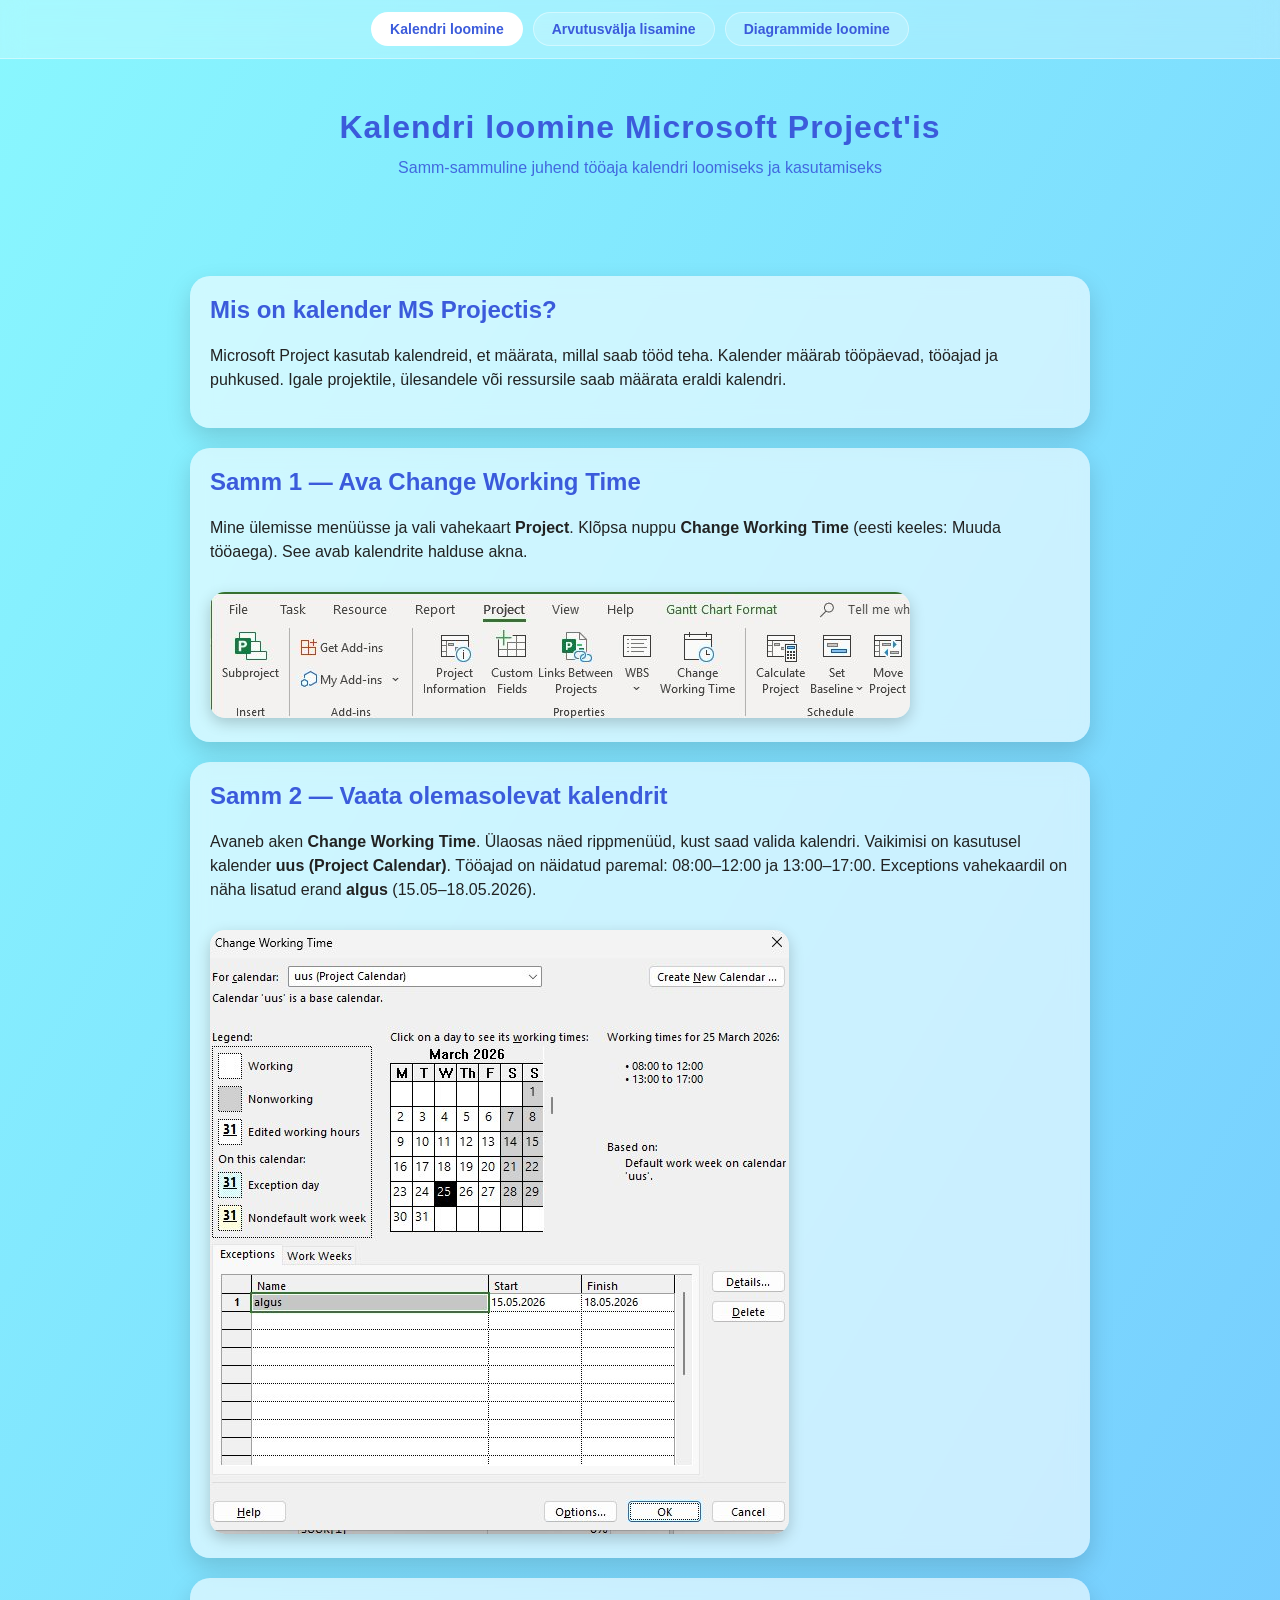
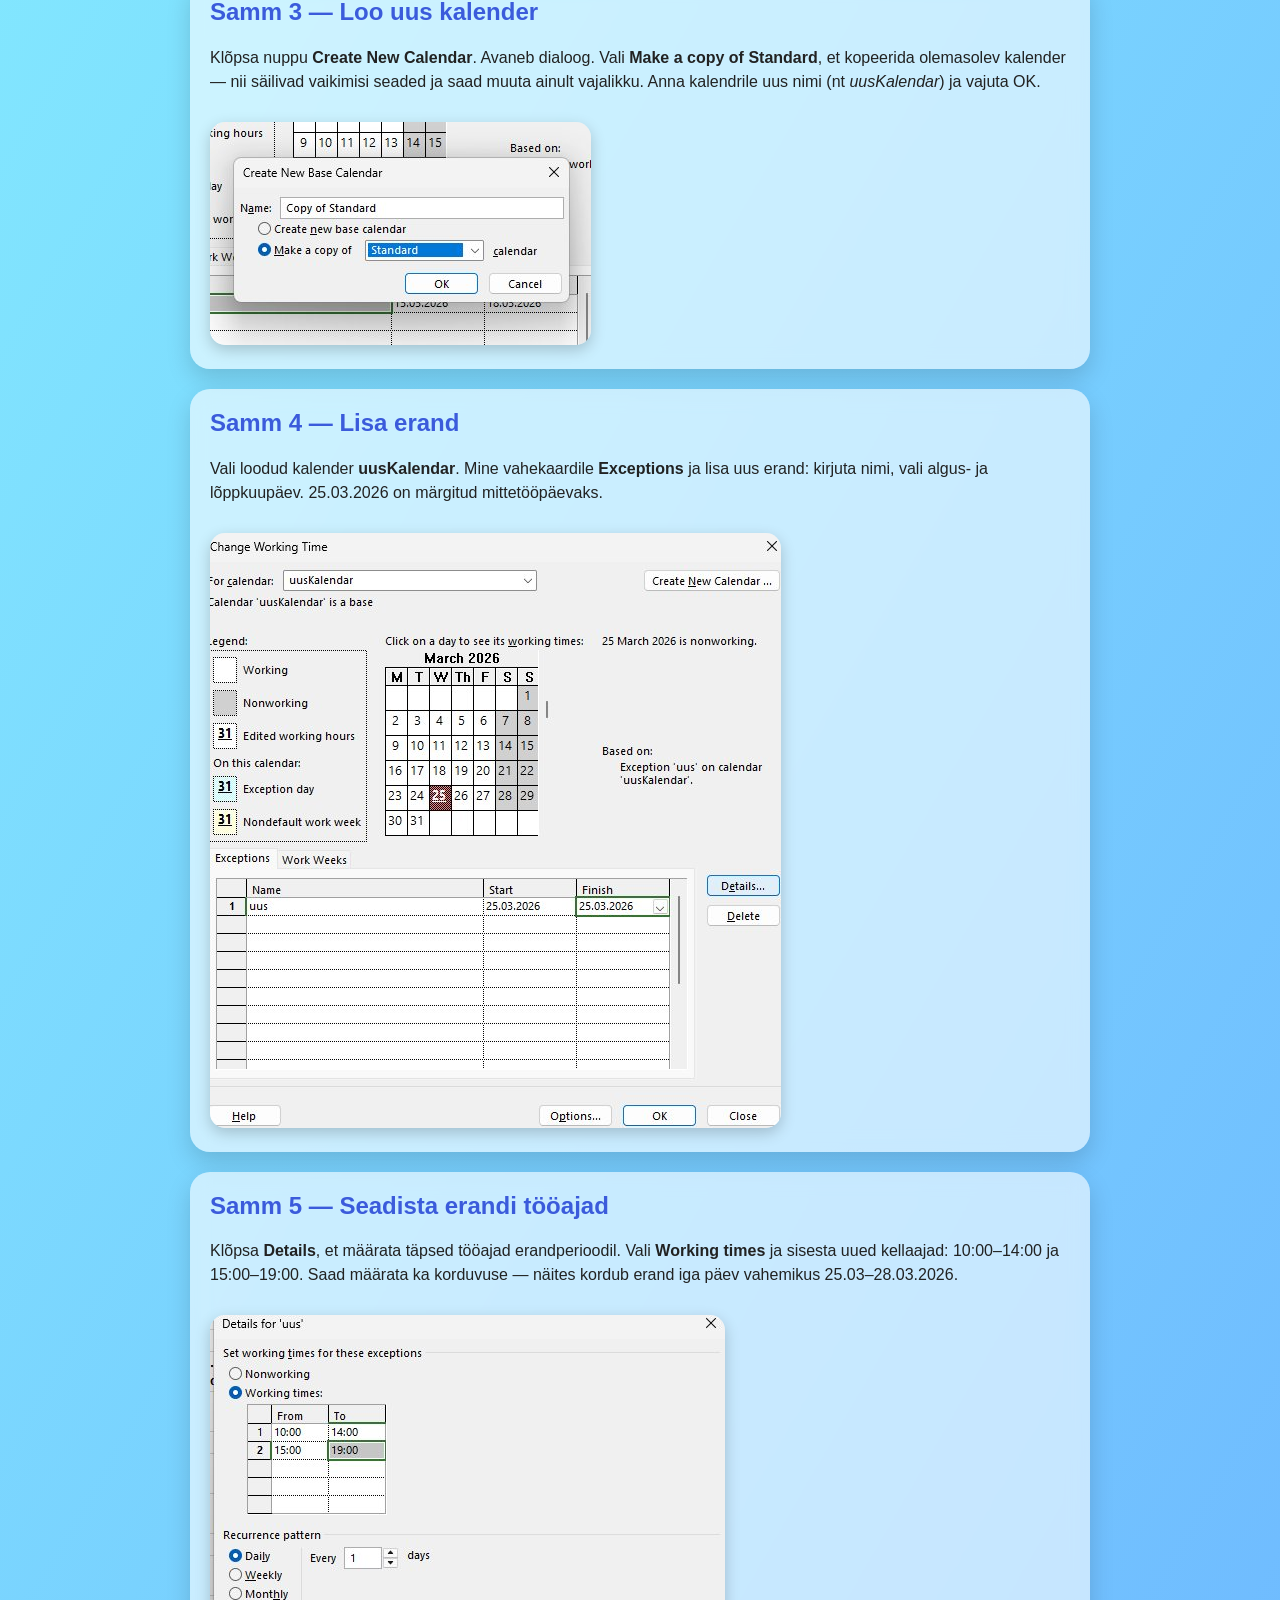
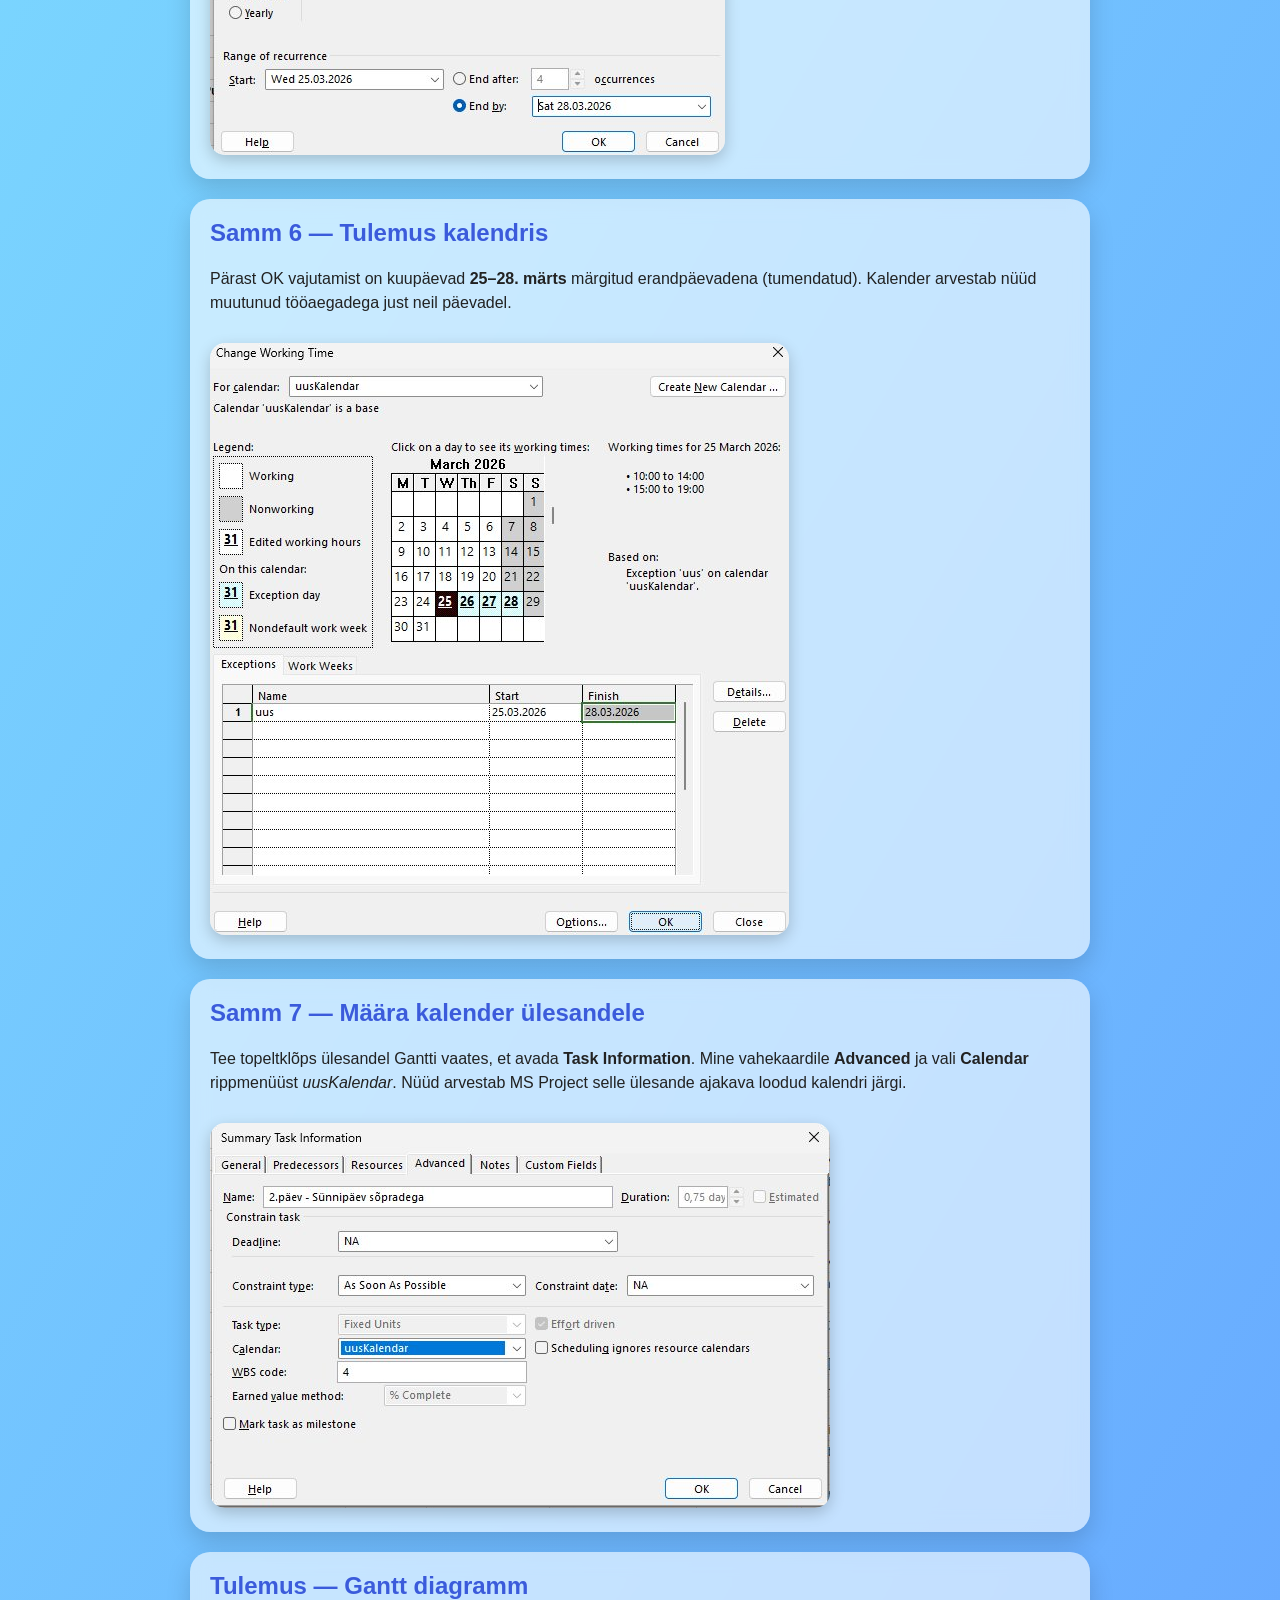
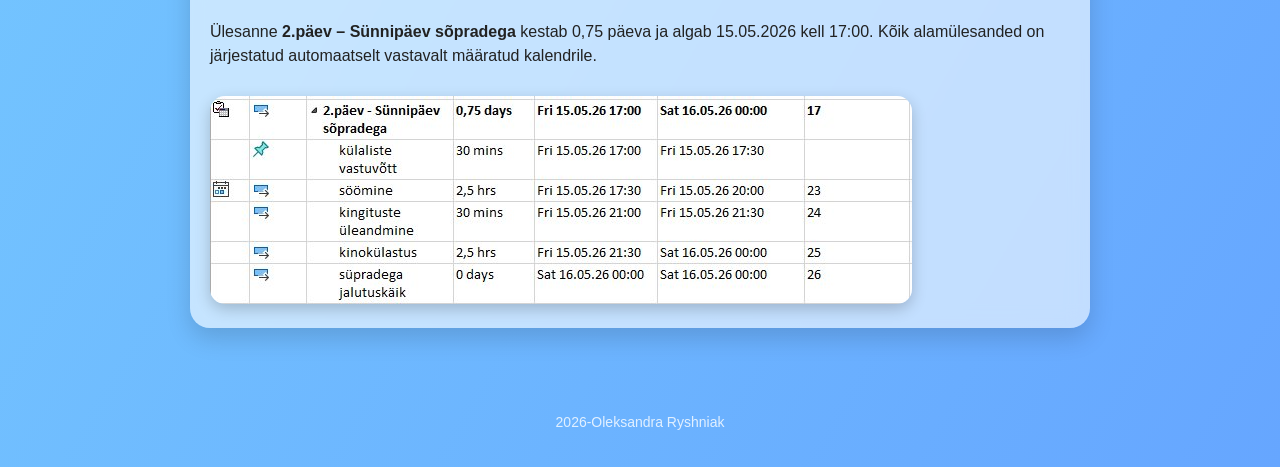
==== index.html @ ae7b29de "Update link from formula.html to valem.html" ====
<!DOCTYPE html>
<html lang="et">
<head>
  <meta charset="UTF-8"/>
  <meta name="viewport" content="width=device-width, initial-scale=1.0"/>
  <title>MS Project — Kalendri loomine</title>
  <link rel="stylesheet" href="style.css"/>
</head>
<body>



<nav>
  <a href="index.html" class="active">Kalendri loomine</a>
  <a href="valem.html">Arvutusvälja lisamine</a>
  <a href="diagram.html">Diagrammide loomine</a>
</nav>
    <header>
    <h1>Kalendri loomine Microsoft Project'is</h1>
    <p class="subtitle">Samm-sammuline juhend tööaja kalendri loomiseks ja kasutamiseks</p>
  </header>

   

  <main>

    <section>
      
      <h2>Mis on kalender MS Projectis?</h2>
      <p>
        Microsoft Project kasutab kalendreid, et määrata, millal saab tööd teha.
        Kalender määrab tööpäevad, tööajad ja puhkused. Igale projektile, ülesandele
        või ressursile saab määrata eraldi kalendri.
      </p>
    </section>

    <section>
      <h2>Samm 1 — Ava Change Working Time</h2>
      <p>
        Mine ülemisse menüüsse ja vali vahekaart <strong>Project</strong>.
        Klõpsa nuppu <strong>Change Working Time</strong> (eesti keeles: Muuda tööaega).
        See avab kalendrite halduse akna.
      </p>
      <img src="[data-uri]" alt="Project tab — Change Working Time"/>
    </section>

    <section>
      <h2>Samm 2 — Vaata olemasolevat kalendrit</h2>
      <p>
        Avaneb aken <strong>Change Working Time</strong>. Ülaosas näed rippmenüüd,
        kust saad valida kalendri. Vaikimisi on kasutusel kalender <strong>uus (Project Calendar)</strong>.
        Tööajad on näidatud paremal: 08:00–12:00 ja 13:00–17:00.
        Exceptions vahekaardil on näha lisatud erand <strong>algus</strong> (15.05–18.05.2026).
      </p>
      <img src="[data-uri]" alt="Change Working Time aken"/>
    </section>

    <section>
      <h2>Samm 3 — Loo uus kalender</h2>
      <p>
        Klõpsa nuppu <strong>Create New Calendar</strong>. Avaneb dialoog.
        Vali <strong>Make a copy of Standard</strong>, et kopeerida olemasolev kalender —
        nii säilivad vaikimisi seaded ja saad muuta ainult vajalikku.
        Anna kalendrile uus nimi (nt <em>uusKalendar</em>) ja vajuta OK.
      </p>
      <img src="[data-uri]" alt="Create New Base Calendar"/>
    </section>

    <section>
      <h2>Samm 4 — Lisa erand</h2>
      <p>
        Vali loodud kalender <strong>uusKalendar</strong>. Mine vahekaardile <strong>Exceptions</strong>
        ja lisa uus erand: kirjuta nimi, vali algus- ja lõppkuupäev.
        25.03.2026 on märgitud mittetööpäevaks.
      </p>
      <img src="[data-uri]" alt="Erand lisatud"/>
    </section>

    <section>
      <h2>Samm 5 — Seadista erandi tööajad</h2>
      <p>
        Klõpsa <strong>Details</strong>, et määrata täpsed tööajad erandperioodil.
        Vali <strong>Working times</strong> ja sisesta uued kellaajad:
        10:00–14:00 ja 15:00–19:00. Saad määrata ka korduvuse —
        näites kordub erand iga päev vahemikus 25.03–28.03.2026.
      </p>
      <img src="[data-uri]" alt="Details — tööajad ja korduvus"/>
    </section>

    <section>
      <h2>Samm 6 — Tulemus kalendris</h2>
      <p>
        Pärast OK vajutamist on kuupäevad <strong>25–28. märts</strong> märgitud
        erandpäevadena (tumendatud). Kalender arvestab nüüd muutunud tööaegadega
        just neil päevadel.
      </p>
      <img src="[data-uri]" alt="Erandpäevad kalendris"/>
    </section>

    <section>
      <h2>Samm 7 — Määra kalender ülesandele</h2>
      <p>
        Tee topeltklõps ülesandel Gantti vaates, et avada <strong>Task Information</strong>.
        Mine vahekaardile <strong>Advanced</strong> ja vali <strong>Calendar</strong> rippmenüüst
        <em>uusKalendar</em>. Nüüd arvestab MS Project selle ülesande ajakava
        loodud kalendri järgi.
      </p>
      <img src="[data-uri]" alt="Task Information — Advanced — Calendar"/>

    </section>

    <section>
      <h2>Tulemus — Gantt diagramm</h2>
      <p>
        Ülesanne <strong>2.päev – Sünnipäev sõpradega</strong> kestab 0,75 päeva
        ja algab 15.05.2026 kell 17:00. Kõik alamülesanded on järjestatud automaatselt
        vastavalt määratud kalendrile.
      </p>
      <img src="[data-uri]" alt="Gantt diagramm — tulemus"/>
    </section>



  </main>

  <footer>
    <p>2026-Oleksandra Ryshniak</p>
  </footer>

</body>
</html>
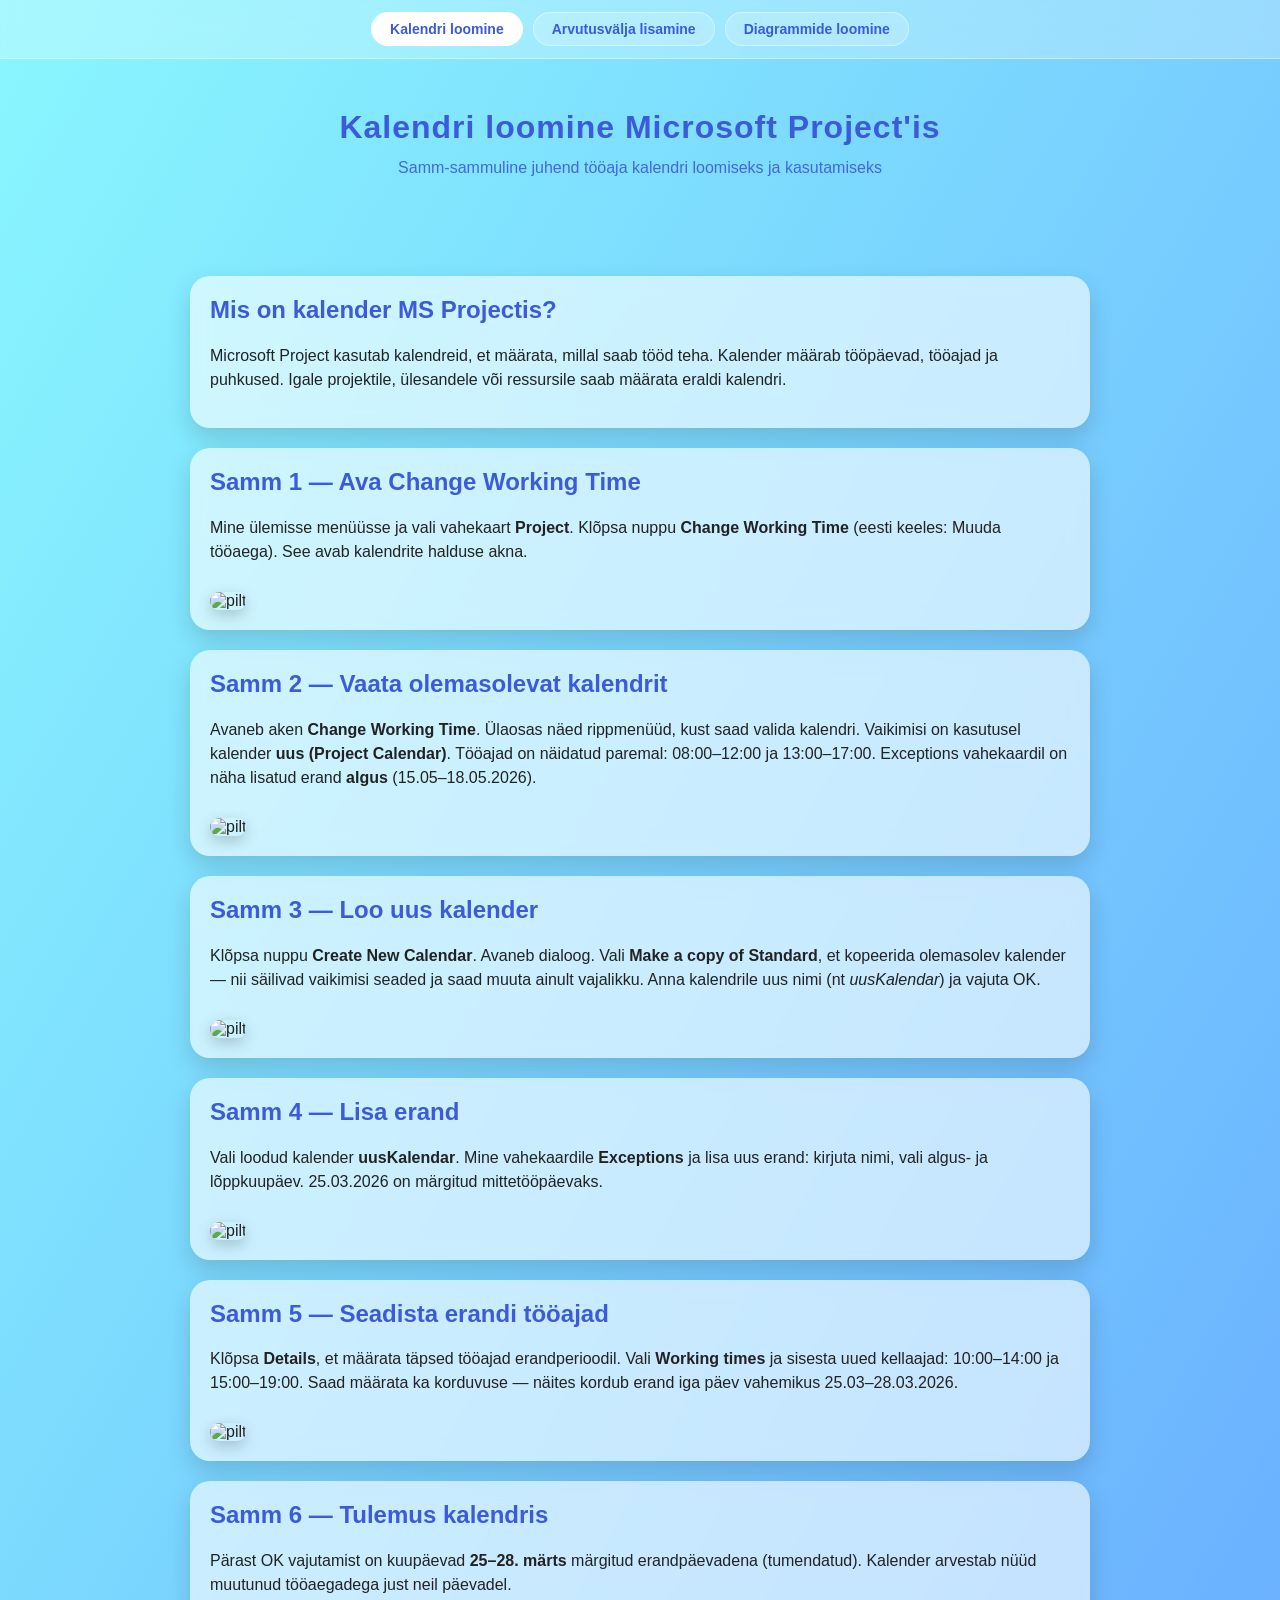
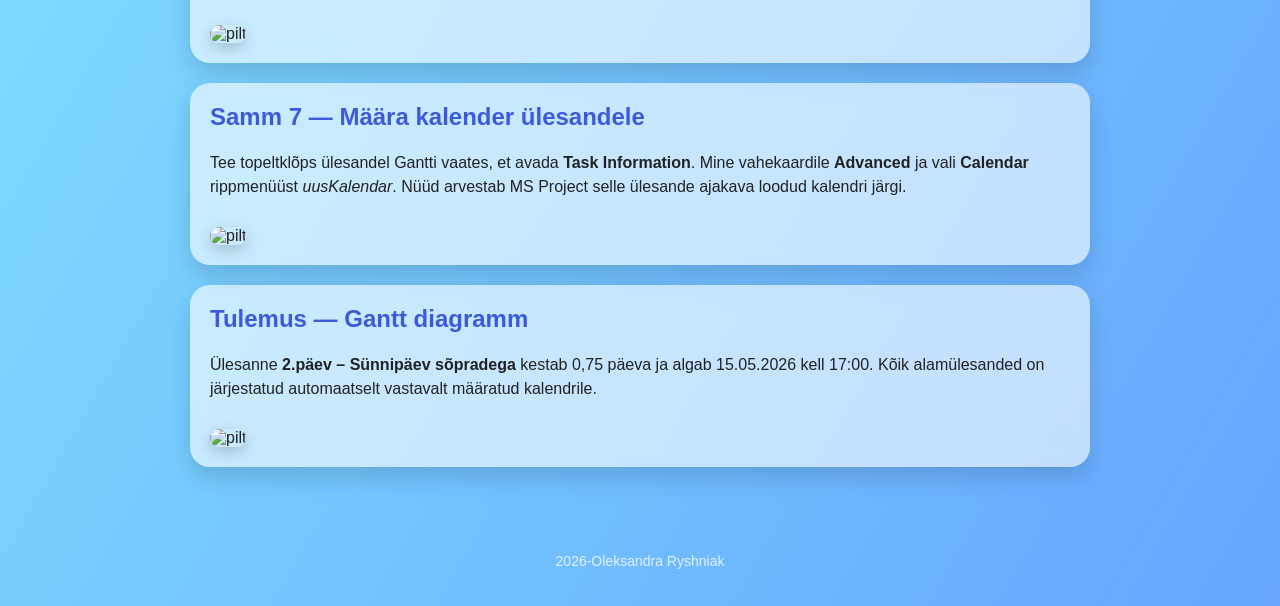
==== commit 2f2a8c58: "Update index.html images" ====
--- a/index.html
+++ b/index.html
@@ -12,7 +12,7 @@
 
 <nav>
   <a href="index.html" class="active">Kalendri loomine</a>
-  <a href="valem.html">Arvutusvälja lisamine</a>
+  <a href="formula.html">Arvutusvälja lisamine</a>
   <a href="diagram.html">Diagrammide loomine</a>
 </nav>
     <header>
@@ -41,7 +41,7 @@
         Klõpsa nuppu <strong>Change Working Time</strong> (eesti keeles: Muuda tööaega).
         See avab kalendrite halduse akna.
       </p>
-      <img src="[data-uri]" alt="Project tab — Change Working Time"/>
+<img src="images/pilt1" alt="pilt"/>
     </section>
 
     <section>
@@ -52,8 +52,7 @@
         Tööajad on näidatud paremal: 08:00–12:00 ja 13:00–17:00.
         Exceptions vahekaardil on näha lisatud erand <strong>algus</strong> (15.05–18.05.2026).
       </p>
-      <img src="[data-uri]" alt="Change Working Time aken"/>
-    </section>
+<img src="images/pilt2" alt="pilt"/>    </section>
 
     <section>
       <h2>Samm 3 — Loo uus kalender</h2>
@@ -63,8 +62,7 @@
         nii säilivad vaikimisi seaded ja saad muuta ainult vajalikku.
         Anna kalendrile uus nimi (nt <em>uusKalendar</em>) ja vajuta OK.
       </p>
-      <img src="[data-uri]" alt="Create New Base Calendar"/>
-    </section>
+<img src="images/pilt3" alt="pilt"/>    </section>
 
     <section>
       <h2>Samm 4 — Lisa erand</h2>
@@ -73,8 +71,7 @@
         ja lisa uus erand: kirjuta nimi, vali algus- ja lõppkuupäev.
         25.03.2026 on märgitud mittetööpäevaks.
       </p>
-      <img src="[data-uri]" alt="Erand lisatud"/>
-    </section>
+<img src="images/pilt4" alt="pilt"/>    </section>
 
     <section>
       <h2>Samm 5 — Seadista erandi tööajad</h2>
@@ -84,8 +81,7 @@
         10:00–14:00 ja 15:00–19:00. Saad määrata ka korduvuse —
         näites kordub erand iga päev vahemikus 25.03–28.03.2026.
       </p>
-      <img src="[data-uri]" alt="Details — tööajad ja korduvus"/>
-    </section>
+<img src="images/pilt5" alt="pilt"/>    </section>
 
     <section>
       <h2>Samm 6 — Tulemus kalendris</h2>
@@ -94,8 +90,7 @@
         erandpäevadena (tumendatud). Kalender arvestab nüüd muutunud tööaegadega
         just neil päevadel.
       </p>
-      <img src="[data-uri]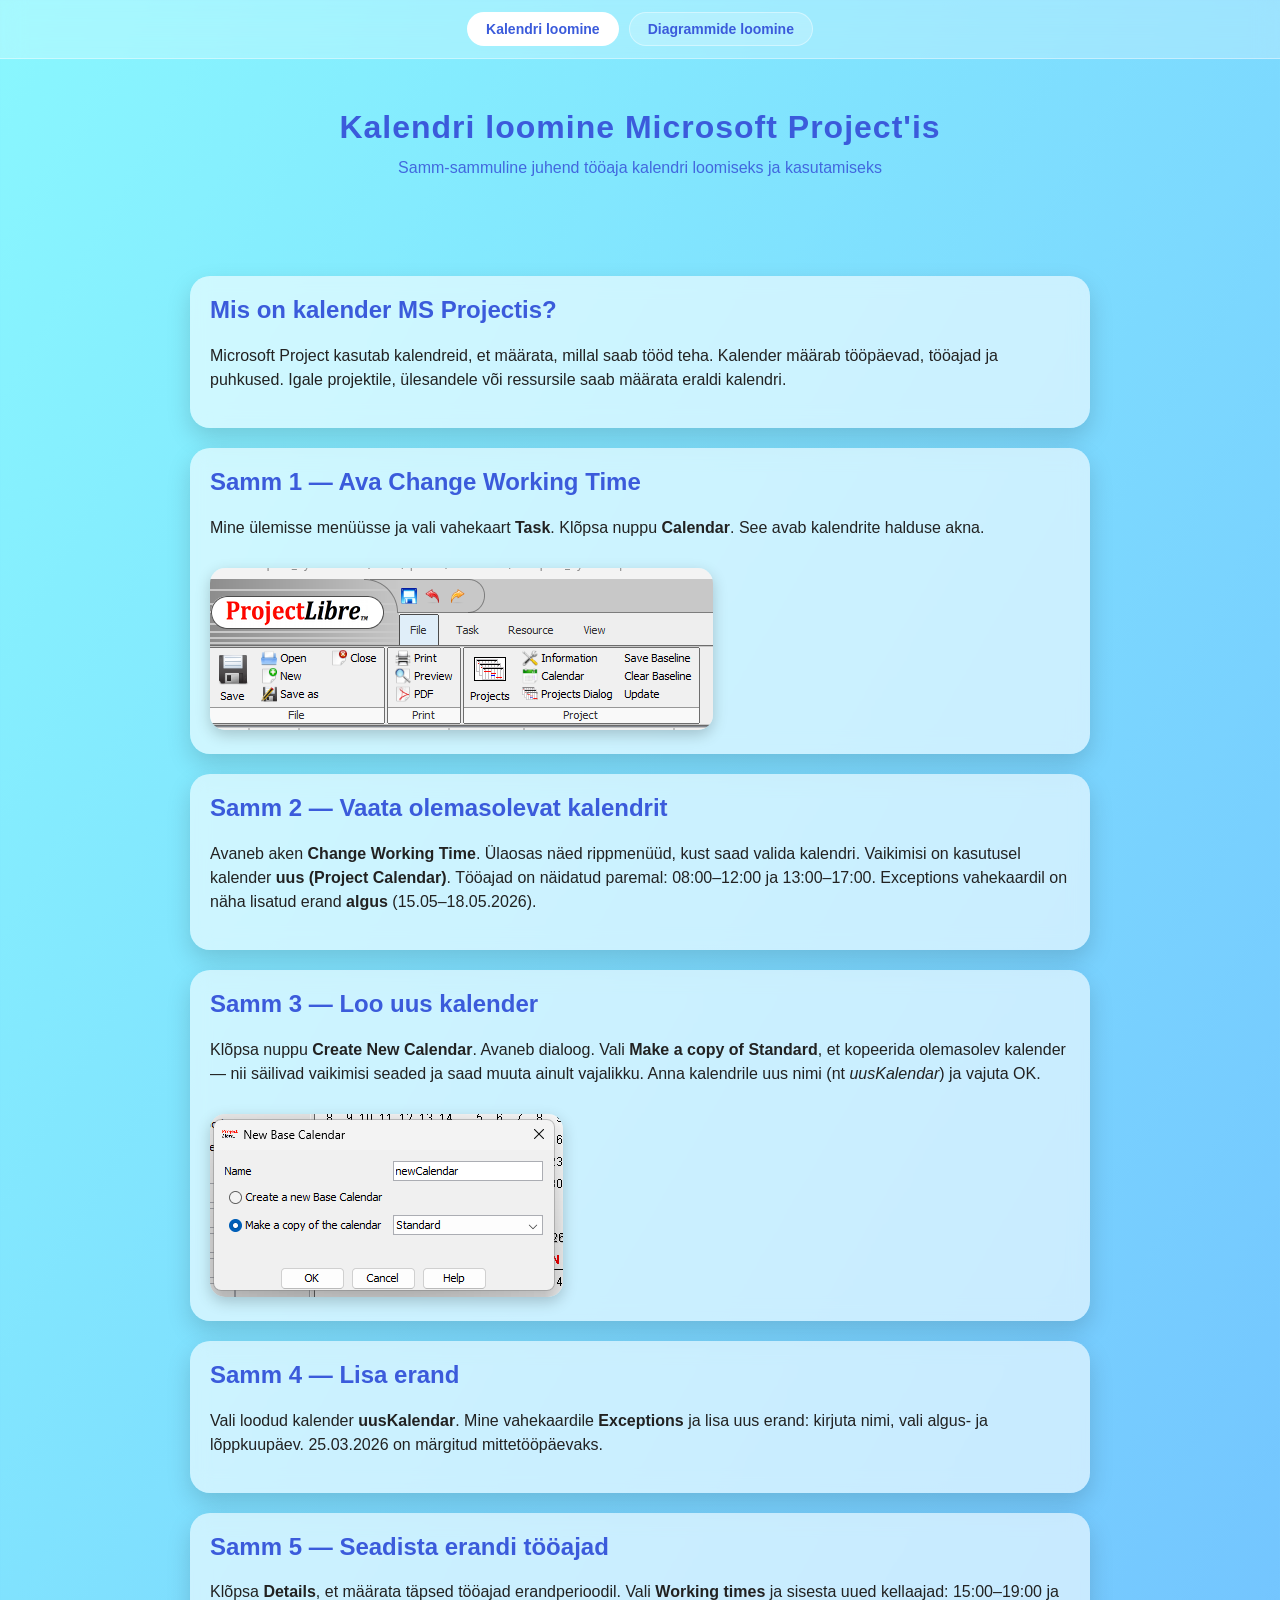
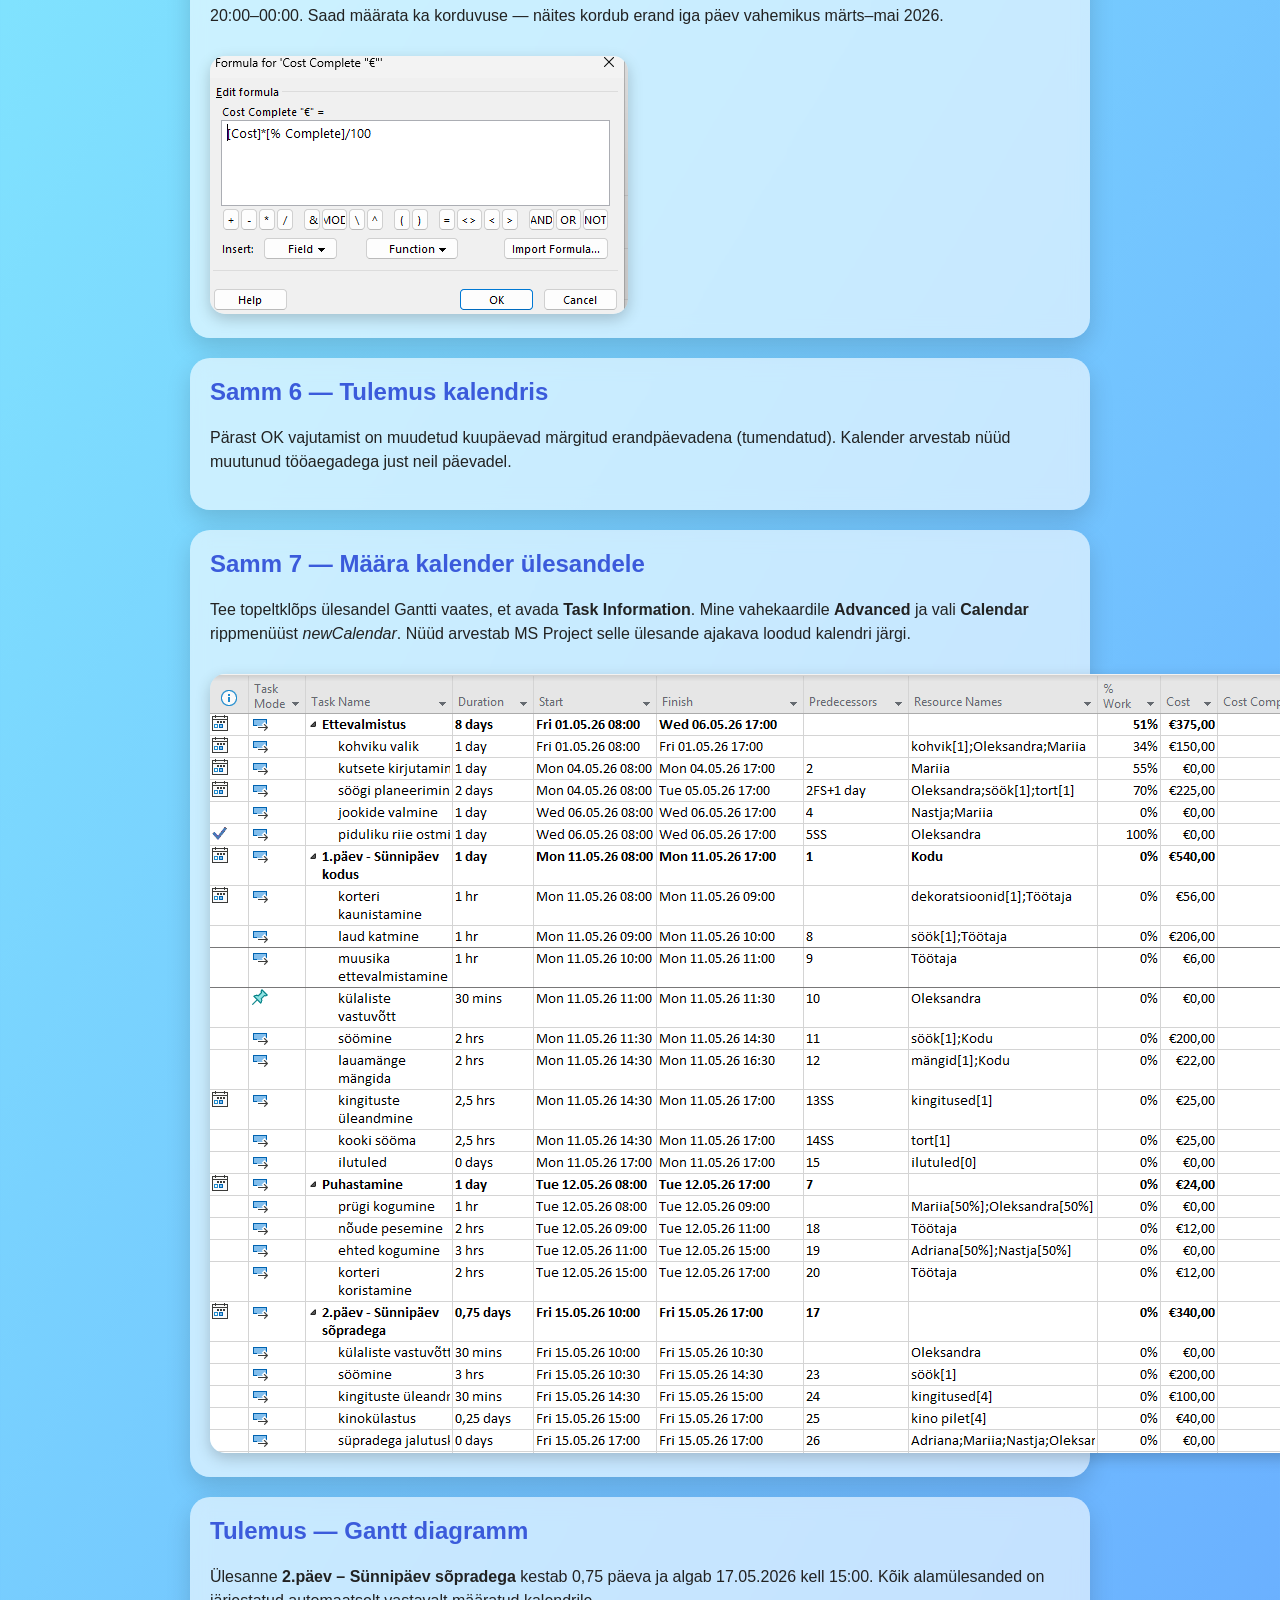
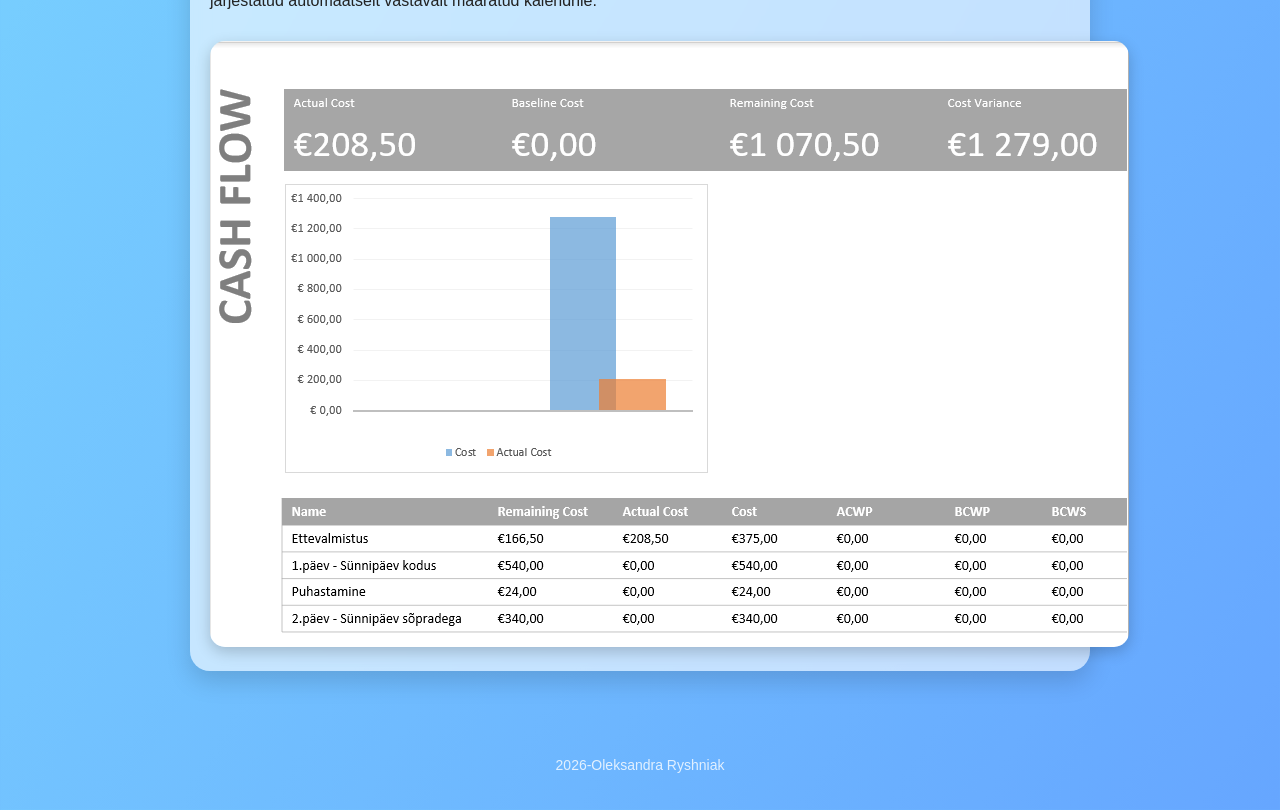
==== commit 090f7273: "Refactor HTML structure and update content" ====
--- a/index.html
+++ b/index.html
@@ -8,117 +8,113 @@
 </head>
 <body>
 
-
-
 <nav>
   <a href="index.html" class="active">Kalendri loomine</a>
-  <a href="formula.html">Arvutusvälja lisamine</a>
   <a href="diagram.html">Diagrammide loomine</a>
 </nav>
-    <header>
-    <h1>Kalendri loomine Microsoft Project'is</h1>
-    <p class="subtitle">Samm-sammuline juhend tööaja kalendri loomiseks ja kasutamiseks</p>
-  </header>
 
-   
+<header>
+  <h1>Kalendri loomine Microsoft Project'is</h1>
+  <p class="subtitle">Samm-sammuline juhend tööaja kalendri loomiseks ja kasutamiseks</p>
+</header>
 
-  <main>
+<main>
 
-    <section>
-      
-      <h2>Mis on kalender MS Projectis?</h2>
-      <p>
-        Microsoft Project kasutab kalendreid, et määrata, millal saab tööd teha.
-        Kalender määrab tööpäevad, tööajad ja puhkused. Igale projektile, ülesandele
-        või ressursile saab määrata eraldi kalendri.
-      </p>
-    </section>
+  <section>
+    <h2>Mis on kalender MS Projectis?</h2>
+    <p>
+      Microsoft Project kasutab kalendreid, et määrata, millal saab tööd teha.
+      Kalender määrab tööpäevad, tööajad ja puhkused. Igale projektile, ülesandele
+      või ressursile saab määrata eraldi kalendri.
+    </p>
+  </section>
 
-    <section>
-      <h2>Samm 1 — Ava Change Working Time</h2>
-      <p>
-        Mine ülemisse menüüsse ja vali vahekaart <strong>Project</strong>.
-        Klõpsa nuppu <strong>Change Working Time</strong> (eesti keeles: Muuda tööaega).
-        See avab kalendrite halduse akna.
-      </p>
-<img src="images/pilt1" alt="pilt"/>
-    </section>
+  <section>
+    <h2>Samm 1 — Ava Change Working Time</h2>
+    <p>
+      Mine ülemisse menüüsse ja vali vahekaart <strong>Task</strong>.
+      Klõpsa nuppu <strong>Calendar</strong>.
+      See avab kalendrite halduse akna.
+    </p>
+    <img src="images_projectLibre/1.png" alt="ProjectLibre menüü — Project vahekaart ja Calendar nupp"/>
+  </section>
 
-    <section>
-      <h2>Samm 2 — Vaata olemasolevat kalendrit</h2>
-      <p>
-        Avaneb aken <strong>Change Working Time</strong>. Ülaosas näed rippmenüüd,
-        kust saad valida kalendri. Vaikimisi on kasutusel kalender <strong>uus (Project Calendar)</strong>.
-        Tööajad on näidatud paremal: 08:00–12:00 ja 13:00–17:00.
-        Exceptions vahekaardil on näha lisatud erand <strong>algus</strong> (15.05–18.05.2026).
-      </p>
-<img src="images/pilt2" alt="pilt"/>    </section>
+  <section>
+    <h2>Samm 2 — Vaata olemasolevat kalendrit</h2>
+    <p>
+      Avaneb aken <strong>Change Working Time</strong>. Ülaosas näed rippmenüüd,
+      kust saad valida kalendri. Vaikimisi on kasutusel kalender <strong>uus (Project Calendar)</strong>.
+      Tööajad on näidatud paremal: 08:00–12:00 ja 13:00–17:00.
+      Exceptions vahekaardil on näha lisatud erand <strong>algus</strong> (15.05–18.05.2026).
+    </p>
+  </section>
 
-    <section>
-      <h2>Samm 3 — Loo uus kalender</h2>
-      <p>
-        Klõpsa nuppu <strong>Create New Calendar</strong>. Avaneb dialoog.
-        Vali <strong>Make a copy of Standard</strong>, et kopeerida olemasolev kalender —
-        nii säilivad vaikimisi seaded ja saad muuta ainult vajalikku.
-        Anna kalendrile uus nimi (nt <em>uusKalendar</em>) ja vajuta OK.
-      </p>
-<img src="images/pilt3" alt="pilt"/>    </section>
+  <section>
+    <h2>Samm 3 — Loo uus kalender</h2>
+    <p>
+      Klõpsa nuppu <strong>Create New Calendar</strong>. Avaneb dialoog.
+      Vali <strong>Make a copy of Standard</strong>, et kopeerida olemasolev kalender —
+      nii säilivad vaikimisi seaded ja saad muuta ainult vajalikku.
+      Anna kalendrile uus nimi (nt <em>uusKalendar</em>) ja vajuta OK.
+    </p>
+    <img src="images_projectLibre/2.png" alt="New Base Calendar dialoog — newCalendar, Make a copy of the calendar: Standard"/>
+  </section>
 
-    <section>
-      <h2>Samm 4 — Lisa erand</h2>
-      <p>
-        Vali loodud kalender <strong>uusKalendar</strong>. Mine vahekaardile <strong>Exceptions</strong>
-        ja lisa uus erand: kirjuta nimi, vali algus- ja lõppkuupäev.
-        25.03.2026 on märgitud mittetööpäevaks.
-      </p>
-<img src="images/pilt4" alt="pilt"/>    </section>
+  <section>
+    <h2>Samm 4 — Lisa erand</h2>
+    <p>
+      Vali loodud kalender <strong>uusKalendar</strong>. Mine vahekaardile <strong>Exceptions</strong>
+      ja lisa uus erand: kirjuta nimi, vali algus- ja lõppkuupäev.
+      25.03.2026 on märgitud mittetööpäevaks.
+    </p>
+  </section>
 
-    <section>
-      <h2>Samm 5 — Seadista erandi tööajad</h2>
-      <p>
-        Klõpsa <strong>Details</strong>, et määrata täpsed tööajad erandperioodil.
-        Vali <strong>Working times</strong> ja sisesta uued kellaajad:
-        10:00–14:00 ja 15:00–19:00. Saad määrata ka korduvuse —
-        näites kordub erand iga päev vahemikus 25.03–28.03.2026.
-      </p>
-<img src="images/pilt5" alt="pilt"/>    </section>
+  <section>
+    <h2>Samm 5 — Seadista erandi tööajad</h2>
+    <p>
+      Klõpsa <strong>Details</strong>, et määrata täpsed tööajad erandperioodil.
+      Vali <strong>Working times</strong> ja sisesta uued kellaajad:
+      15:00–19:00 ja 20:00–00:00. Saad määrata ka korduvuse —
+      näites kordub erand iga päev vahemikus märts–mai 2026.
+    </p>
+    <img src="images/3.png" alt="Change Working Calendar aken — newCalendar, Non-default working time 15:00–19:00 ja 20:00–00:00"/>
+  </section>
 
-    <section>
-      <h2>Samm 6 — Tulemus kalendris</h2>
-      <p>
-        Pärast OK vajutamist on kuupäevad <strong>25–28. märts</strong> märgitud
-        erandpäevadena (tumendatud). Kalender arvestab nüüd muutunud tööaegadega
-        just neil päevadel.
-      </p>
-<img src="images/pilt6" alt="pilt"/>    </section>
+  <section>
+    <h2>Samm 6 — Tulemus kalendris</h2>
+    <p>
+      Pärast OK vajutamist on muudetud kuupäevad märgitud
+      erandpäevadena (tumendatud). Kalender arvestab nüüd muutunud tööaegadega
+      just neil päevadel.
+    </p>
+  </section>
 
-    <section>
-      <h2>Samm 7 — Määra kalender ülesandele</h2>
-      <p>
-        Tee topeltklõps ülesandel Gantti vaates, et avada <strong>Task Information</strong>.
-        Mine vahekaardile <strong>Advanced</strong> ja vali <strong>Calendar</strong> rippmenüüst
-        <em>uusKalendar</em>. Nüüd arvestab MS Project selle ülesande ajakava
-        loodud kalendri järgi.
-      </p>
-<img src="images/pilt7" alt="pilt"/>
-    </section>
+  <section>
+    <h2>Samm 7 — Määra kalender ülesandele</h2>
+    <p>
+      Tee topeltklõps ülesandel Gantti vaates, et avada <strong>Task Information</strong>.
+      Mine vahekaardile <strong>Advanced</strong> ja vali <strong>Calendar</strong> rippmenüüst
+      <em>newCalendar</em>. Nüüd arvestab MS Project selle ülesande ajakava
+      loodud kalendri järgi.
+    </p>
+    <img src="images/4.png" alt="Task Information — Advanced vahekaart, Task Calendar: newCalendar"/>
+  </section>
 
-    <section>
-      <h2>Tulemus — Gantt diagramm</h2>
-      <p>
-        Ülesanne <strong>2.päev – Sünnipäev sõpradega</strong> kestab 0,75 päeva
-        ja algab 15.05.2026 kell 17:00. Kõik alamülesanded on järjestatud automaatselt
-        vastavalt määratud kalendrile.
-      </p>
-<img src="images/pilt8" alt="pilt"/>    </section>
+  <section>
+    <h2>Tulemus — Gantt diagramm</h2>
+    <p>
+      Ülesanne <strong>2.päev – Sünnipäev sõpradega</strong> kestab 0,75 päeva
+      ja algab 17.05.2026 kell 15:00. Kõik alamülesanded on järjestatud automaatselt
+      vastavalt määratud kalendrile.
+    </p>
+    <img src="images/5.png" alt="Ülesannete tabel — 2.päev Sünnipäev sõpradega ja alamülesanded"/>
+  </section>
 
+</main>
 
-
-  </main>
-
-  <footer>
-    <p>2026-Oleksandra Ryshniak</p>
-  </footer>
+<footer>
+  <p>2026-Oleksandra Ryshniak</p>
+</footer>
 
 </body>
 </html>
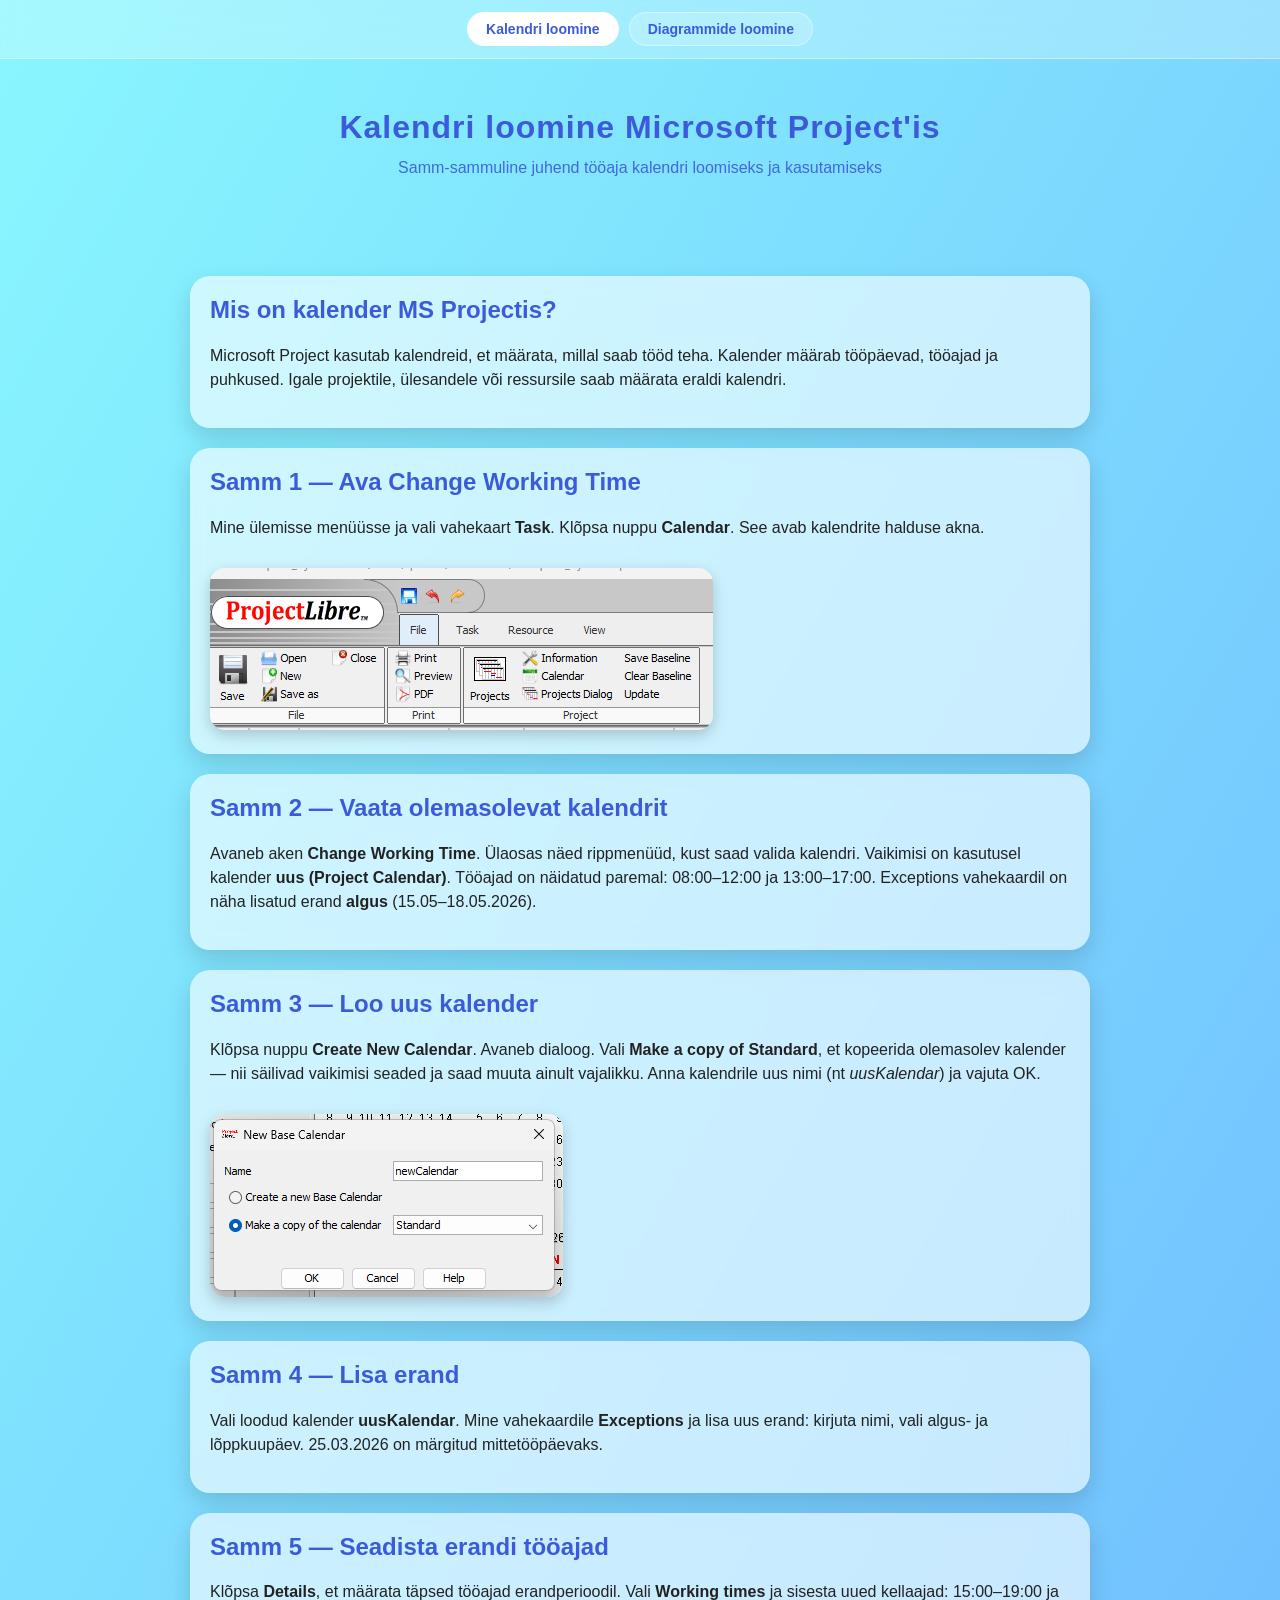
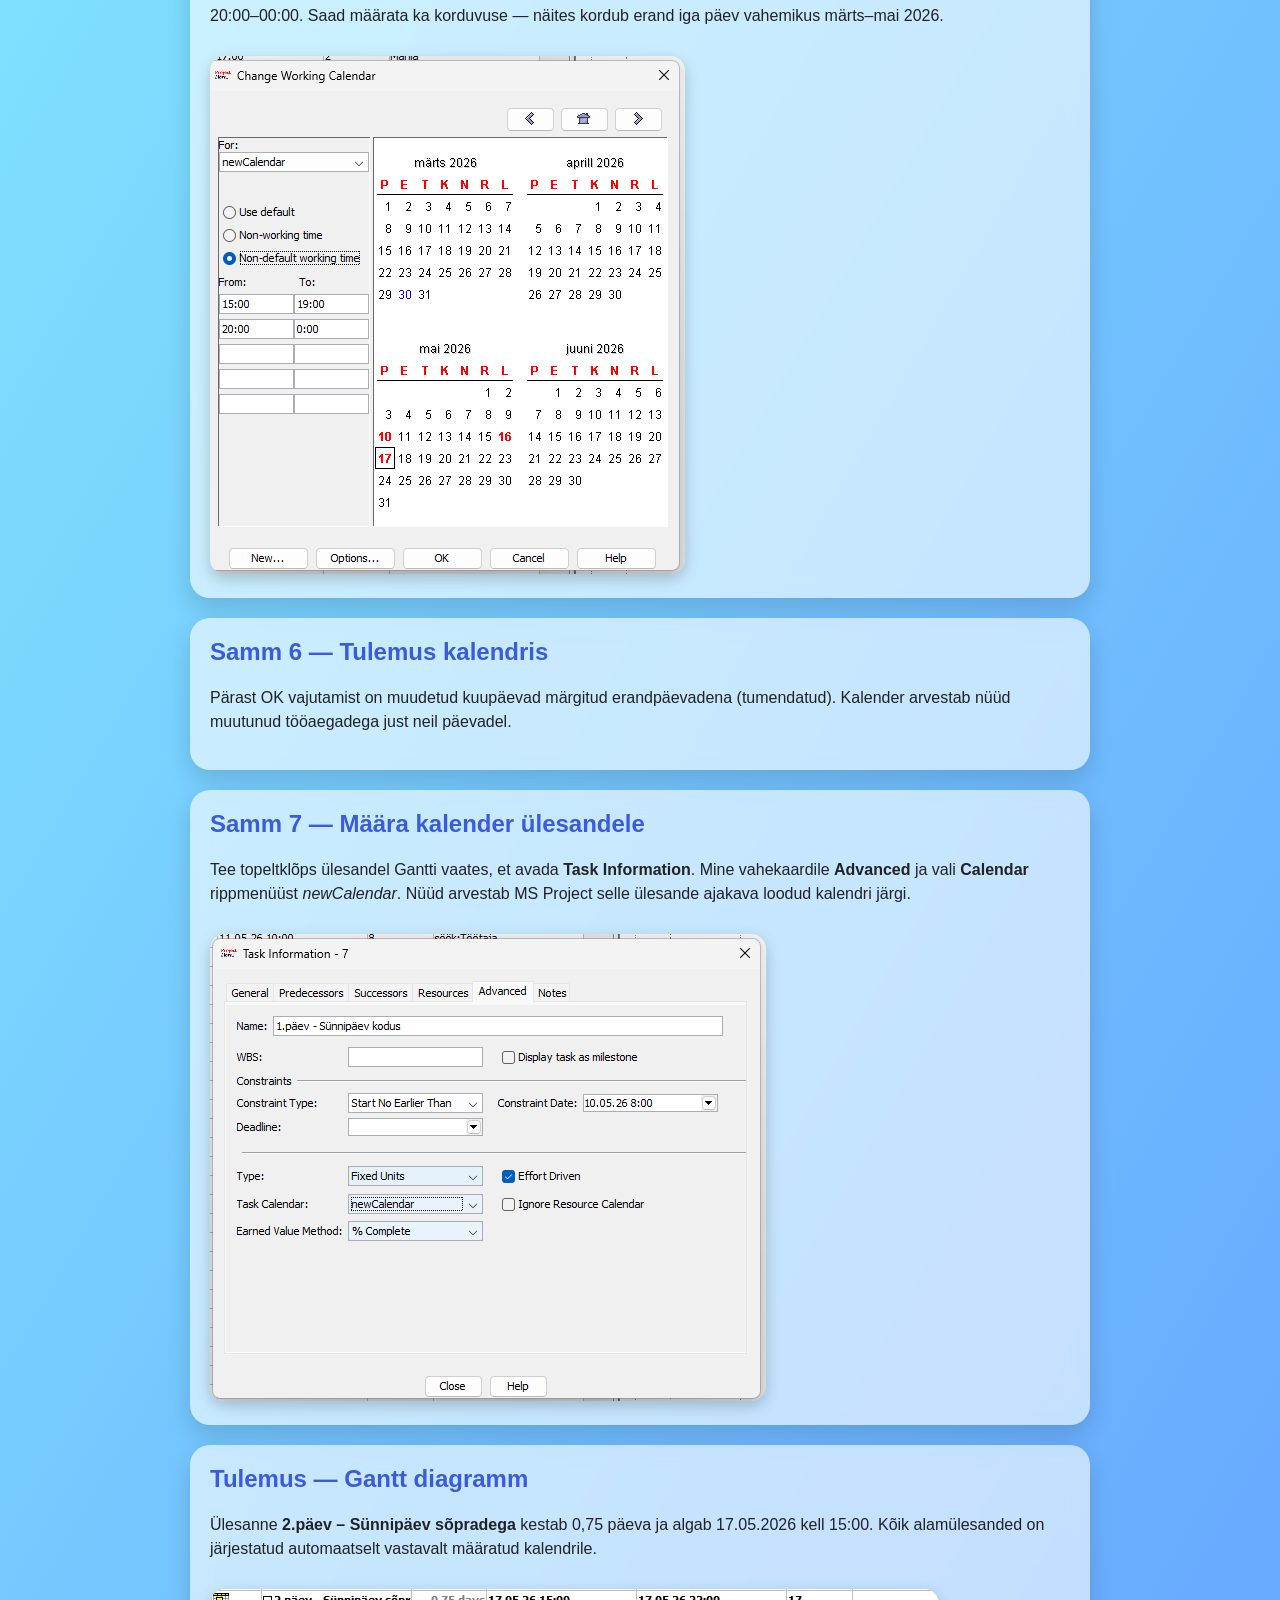
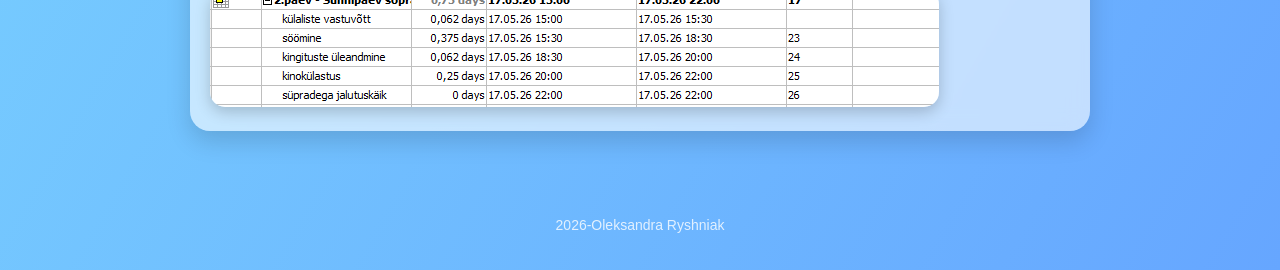
==== commit b01fd6b0: "Update image paths for projectLibre directory" ====
--- a/index.html
+++ b/index.html
@@ -77,7 +77,7 @@
       15:00–19:00 ja 20:00–00:00. Saad määrata ka korduvuse —
       näites kordub erand iga päev vahemikus märts–mai 2026.
     </p>
-    <img src="images/3.png" alt="Change Working Calendar aken — newCalendar, Non-default working time 15:00–19:00 ja 20:00–00:00"/>
+    <img src="images_projectLibre/3.png" alt="Change Working Calendar aken — newCalendar, Non-default working time 15:00–19:00 ja 20:00–00:00"/>
   </section>
 
   <section>
@@ -97,7 +97,7 @@
       <em>newCalendar</em>. Nüüd arvestab MS Project selle ülesande ajakava
       loodud kalendri järgi.
     </p>
-    <img src="images/4.png" alt="Task Information — Advanced vahekaart, Task Calendar: newCalendar"/>
+    <img src="images_projectLibre/4.png" alt="Task Information — Advanced vahekaart, Task Calendar: newCalendar"/>
   </section>
 
   <section>
@@ -107,7 +107,7 @@
       ja algab 17.05.2026 kell 15:00. Kõik alamülesanded on järjestatud automaatselt
       vastavalt määratud kalendrile.
     </p>
-    <img src="images/5.png" alt="Ülesannete tabel — 2.päev Sünnipäev sõpradega ja alamülesanded"/>
+    <img src="images_projectLibre/5.png" alt="Ülesannete tabel — 2.päev Sünnipäev sõpradega ja alamülesanded"/>
   </section>
 
 </main>
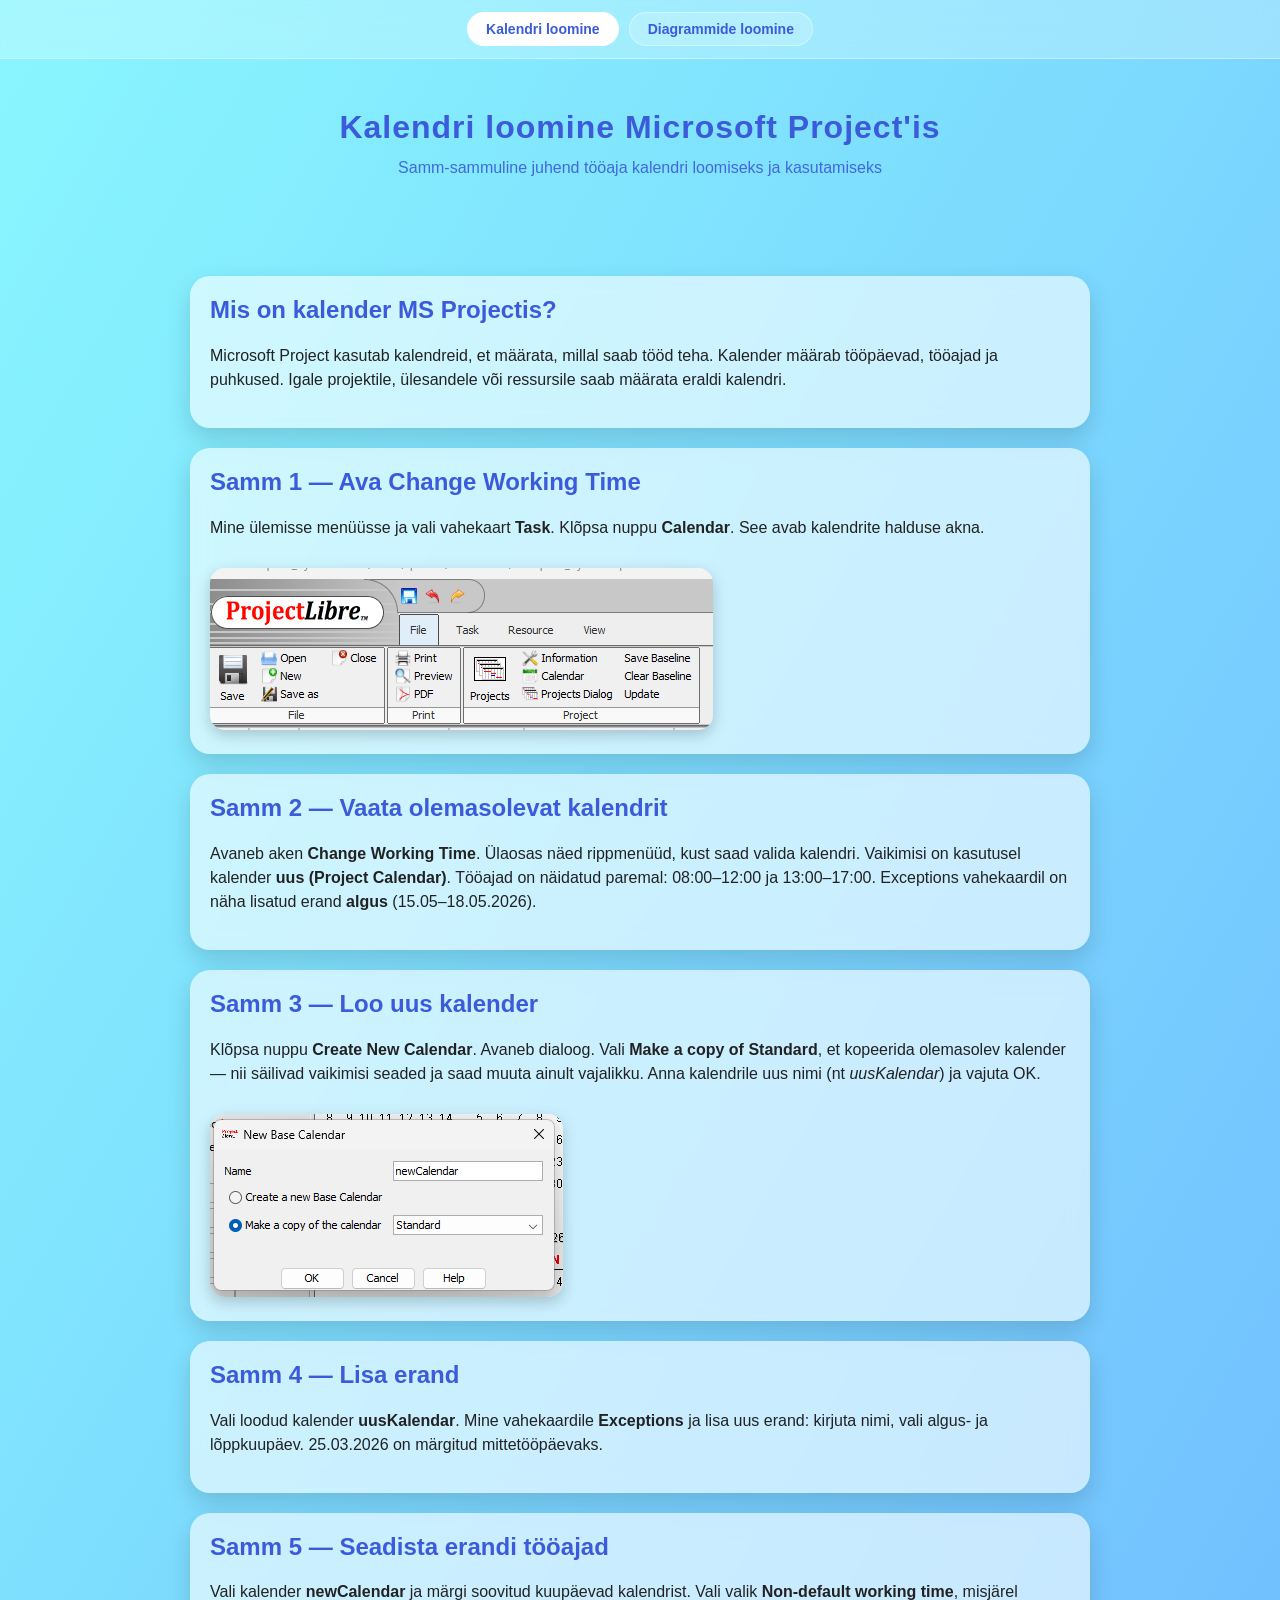
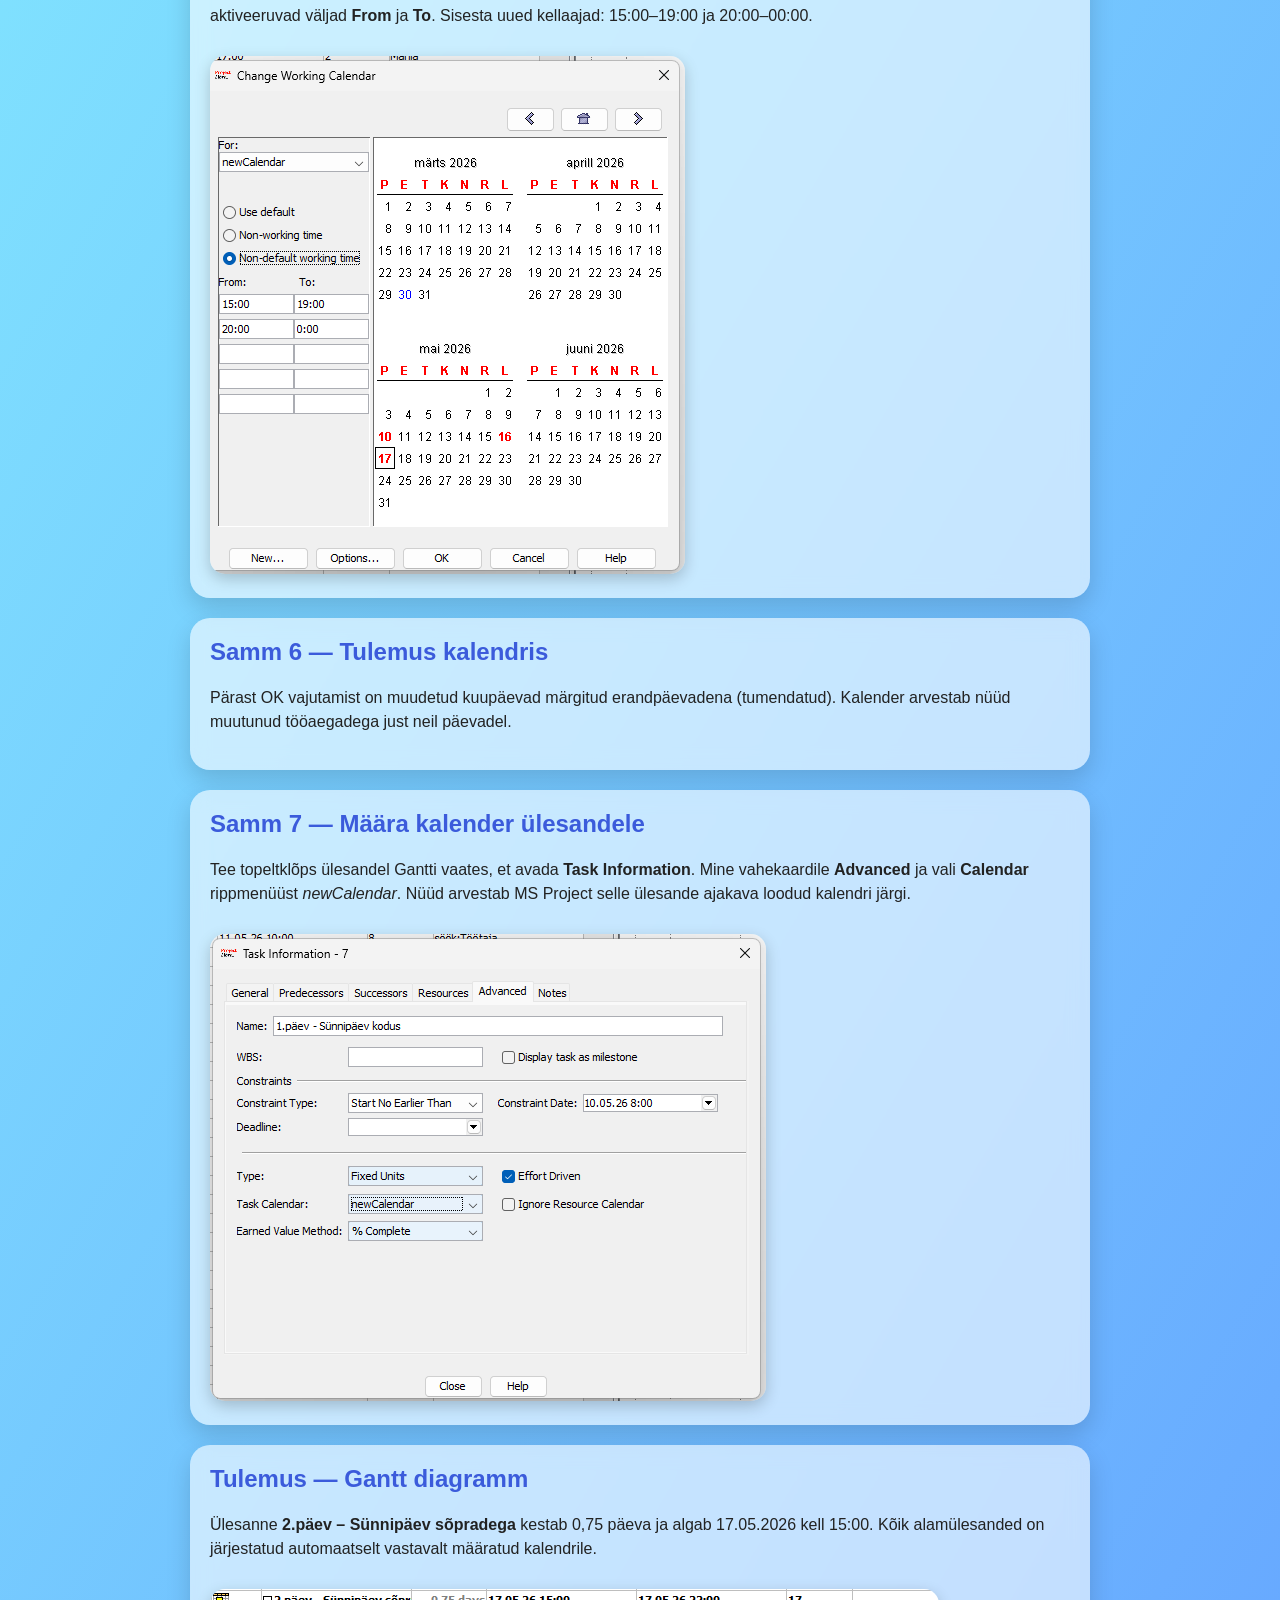
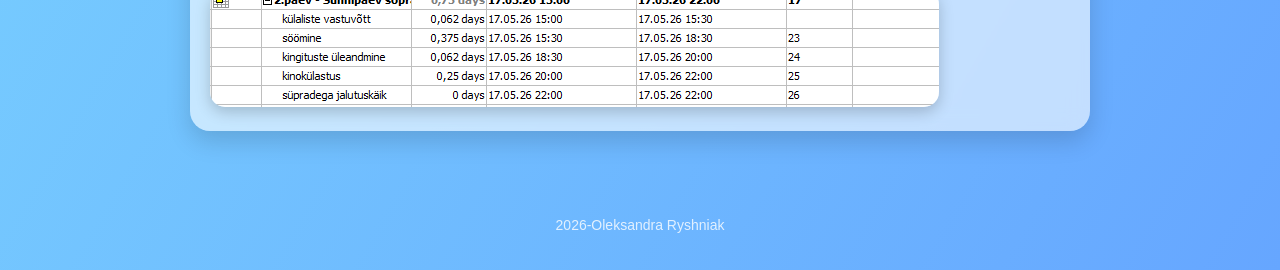
==== commit 5e4f85ef: "Update working time instructions in index.html" ====
--- a/index.html
+++ b/index.html
@@ -71,11 +71,11 @@
 
   <section>
     <h2>Samm 5 — Seadista erandi tööajad</h2>
-    <p>
-      Klõpsa <strong>Details</strong>, et määrata täpsed tööajad erandperioodil.
-      Vali <strong>Working times</strong> ja sisesta uued kellaajad:
-      15:00–19:00 ja 20:00–00:00. Saad määrata ka korduvuse —
-      näites kordub erand iga päev vahemikus märts–mai 2026.
+ <p>
+      Vali kalender <strong>newCalendar</strong> ja märgi soovitud kuupäevad kalendrist.
+      Vali valik <strong>Non-default working time</strong>, misjärel aktiveeruvad
+      väljad <strong>From</strong> ja <strong>To</strong>.
+      Sisesta uued kellaajad: 15:00–19:00 ja 20:00–00:00.
     </p>
     <img src="images_projectLibre/3.png" alt="Change Working Calendar aken — newCalendar, Non-default working time 15:00–19:00 ja 20:00–00:00"/>
   </section>
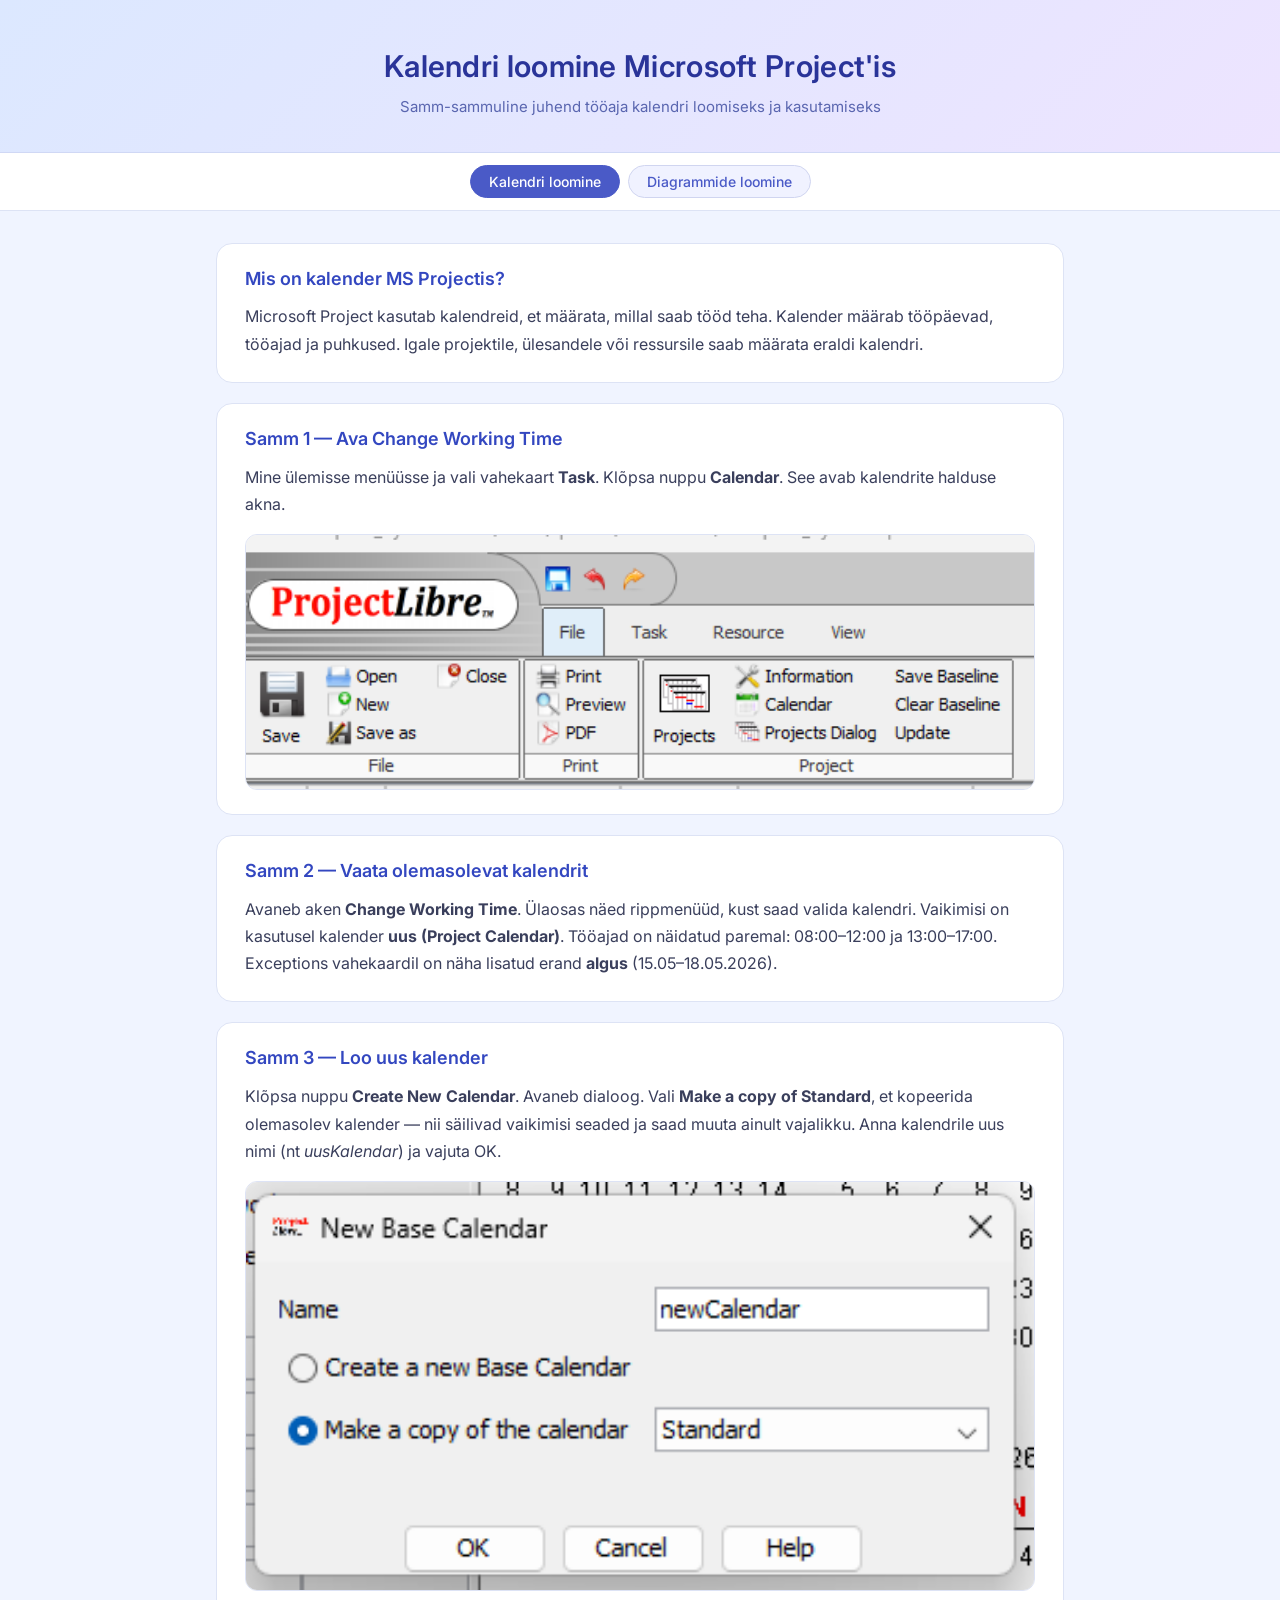
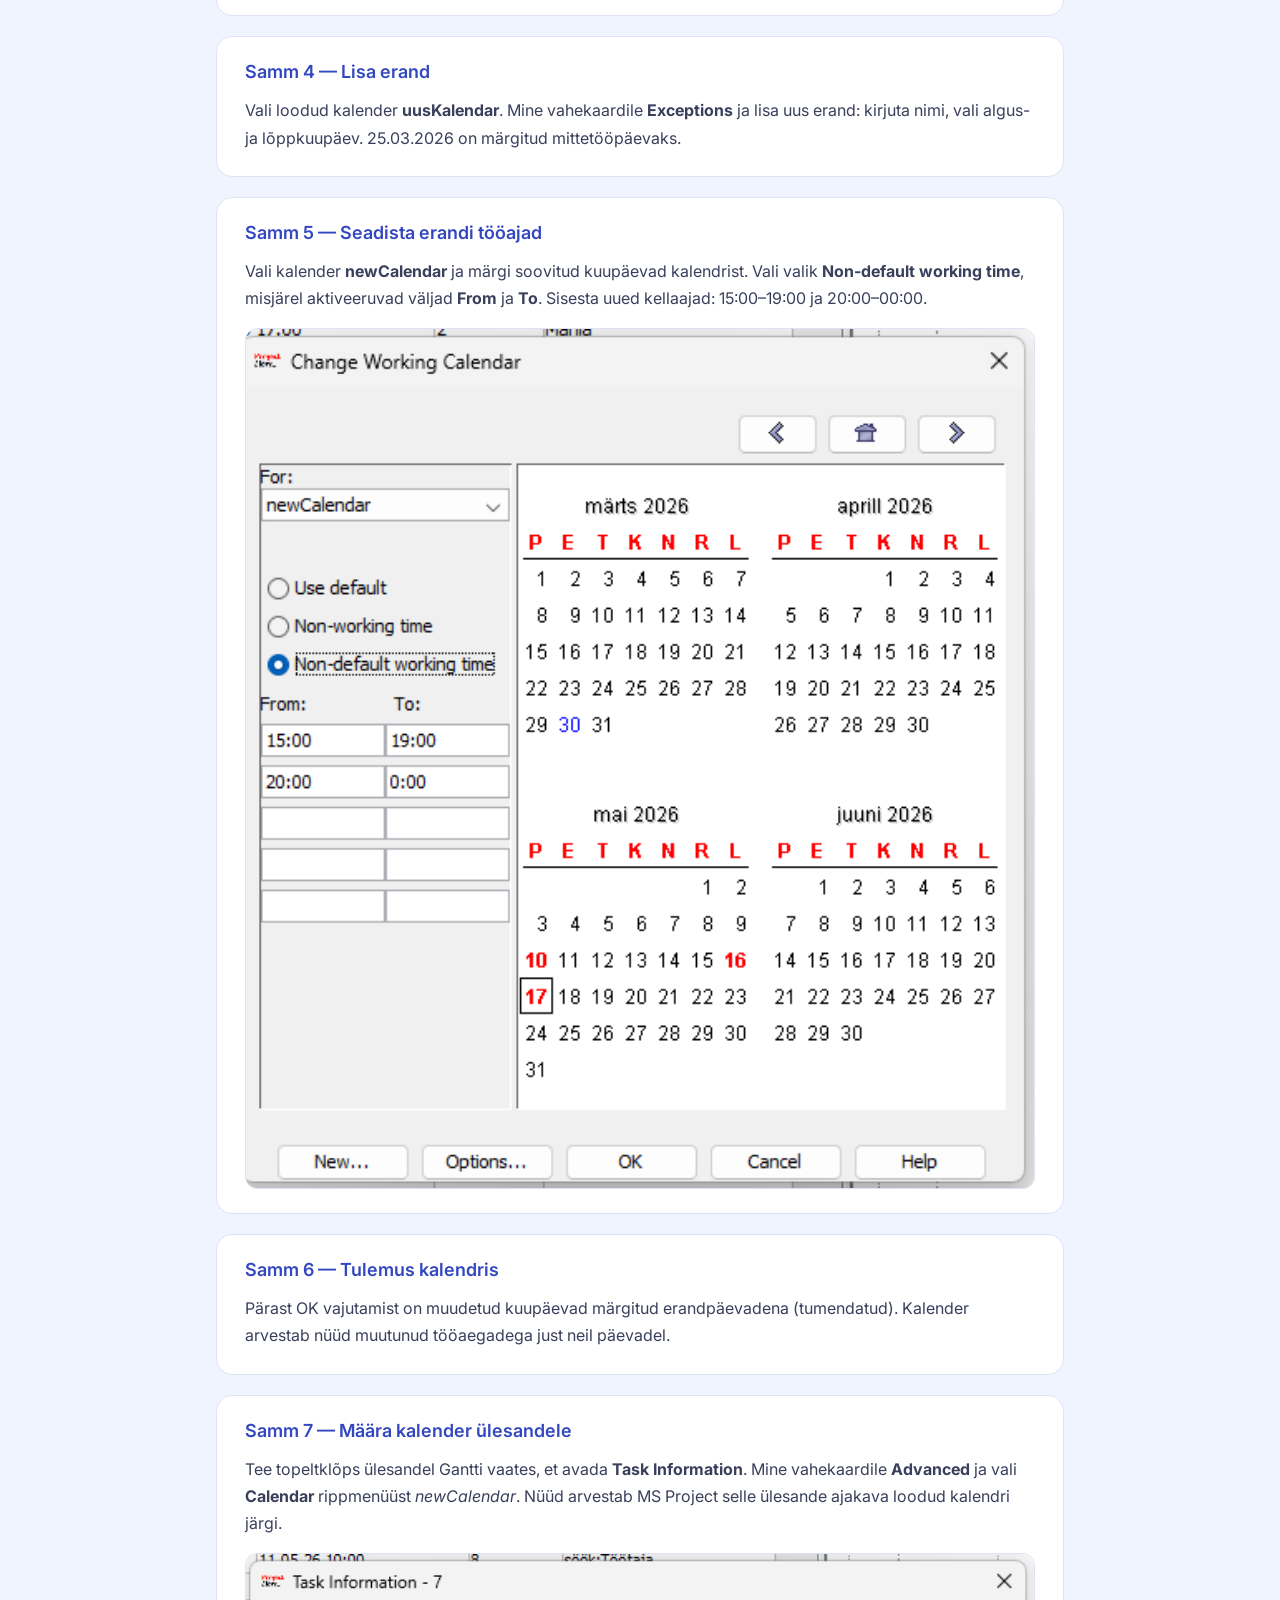
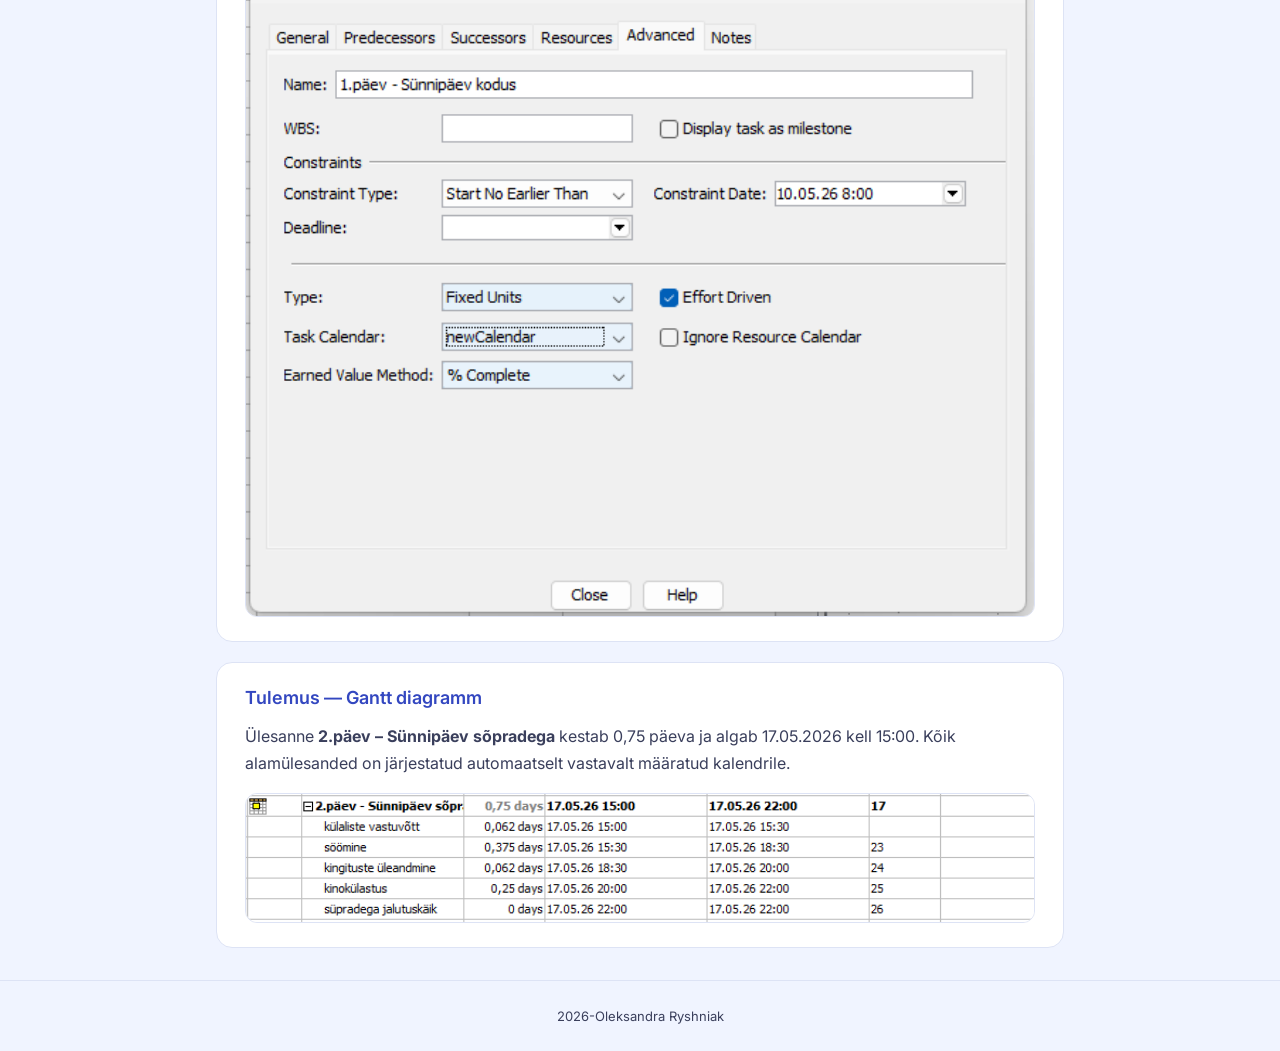
==== commit 068090c6: "Reorganize navigation in index.html" ====
--- a/index.html
+++ b/index.html
@@ -8,16 +8,16 @@
 </head>
 <body>
 
-<nav>
-  <a href="index.html" class="active">Kalendri loomine</a>
-  <a href="diagram.html">Diagrammide loomine</a>
-</nav>
+
 
 <header>
   <h1>Kalendri loomine Microsoft Project'is</h1>
   <p class="subtitle">Samm-sammuline juhend tööaja kalendri loomiseks ja kasutamiseks</p>
 </header>
-
+<nav>
+  <a href="index.html" class="active">Kalendri loomine</a>
+  <a href="diagram.html">Diagrammide loomine</a>
+</nav>
 <main>
 
   <section>
--- a/style.css
+++ b/style.css
@@ -1,24 +1,24 @@
+@import url('https://fonts.googleapis.com/css2?family=Inter:wght@400;500;600&display=swap');
+
+* {
+  box-sizing: border-box;
+}
+
 body {
-    margin: 0;
-    font-family: "Segoe UI", sans-serif;
-    background: linear-gradient(120deg, #89f7fe, #66a6ff);
-    color: #222;
-  }
+  margin: 0;
+  font-family: "Inter", "Segoe UI", sans-serif;
+  background: #f0f4ff;
+  color: #2c2f45;
+}
 
-  header {
-    text-align: center;
-    padding: 50px 20px;
-    color: #3b5bdb;
-  }
-
+/* ── Navigation ── */
 nav {
-  background: rgba(255, 255, 255, 0.25);
-  backdrop-filter: blur(12px);
-  border-bottom: 1px solid rgba(255, 255, 255, 0.4);
-  padding: 12px 20px;
+  background: #ffffff;
+  border-bottom: 1px solid #dde3f5;
+  padding: 12px 24px;
   display: flex;
   justify-content: center;
-  gap: 10px;
+  gap: 8px;
   flex-wrap: wrap;
   position: sticky;
   top: 0;
@@ -27,93 +27,129 @@
 
 nav a {
   text-decoration: none;
-  color: #3b5bdb;
-  font-weight: 600;
+  color: #4a5ac7;
+  font-weight: 500;
   font-size: 14px;
-  padding: 8px 18px;
+  padding: 7px 18px;
   border-radius: 30px;
-  background: rgba(255, 255, 255, 0.2);
-  border: 1px solid rgba(255, 255, 255, 0.4);
-  transition: all 0.2s ease;
+  background: #f0f2ff;
+  border: 1px solid #d0d5f0;
+  transition: background 0.2s, color 0.2s, border-color 0.2s;
   white-space: nowrap;
 }
 
 nav a:hover {
-  background: rgba(255, 255, 255, 0.45);
-  transform: translateY(-2px);
-  box-shadow: 0 4px 12px rgba(0, 0, 0, 0.15);
+  background: #e0e5ff;
+  border-color: #b0baee;
+  color: #3347c0;
 }
 
 nav a.active {
-  background: white;
-  color: #3b5bdb;
+  background: #4a5ac7;
+  color: #ffffff;
+  border-color: #4a5ac7;
 }
-  header h1 {
-    margin: 0;
-    font-size: 32px;
-    letter-spacing: 1px;
-  }
 
-  .subtitle {
-    opacity: 0.9;
-    margin-top: 10px;
-  }
+/* ── Header ── */
+header {
+  text-align: center;
+  padding: 48px 20px 32px;
+  background: linear-gradient(135deg, #dce8ff 0%, #ede4ff 100%);
+  border-bottom: 1px solid #d0d8f5;
+}
 
-  main {
-    max-width: 900px;
-    margin: 20px auto;
-    padding: 10px;
-  }
+header h1 {
+  margin: 0;
+  font-size: 30px;
+  font-weight: 600;
+  color: #2a3499;
+  letter-spacing: 0.3px;
+}
 
-  section {
-    backdrop-filter: blur(10px);
-    background: rgba(255, 255, 255, 0.6);
-    border-radius: 20px;
-    padding: 20px;
-    margin-bottom: 20px;
-    box-shadow: 0 10px 25px rgba(0,0,0,0.15);
-    transition: all 0.25s ease;
-  }
+.subtitle {
+  margin-top: 10px;
+  font-size: 15px;
+  color: #5a66b0;
+}
 
-  section:hover {
-    transform: scale(1.02);
-    box-shadow: 0 15px 35px rgba(0,0,0,0.2);
-  }
+/* ── Main content ── */
+main {
+  max-width: 880px;
+  margin: 32px auto;
+  padding: 0 16px;
+}
 
-  h2 {
-    margin-top: 0;
-    color: #3b5bdb;
-  }
+/* ── Sections ── */
+section {
+  background: #ffffff;
+  border: 1px solid #dde3f5;
+  border-radius: 16px;
+  padding: 24px 28px;
+  margin-bottom: 20px;
+  transition: box-shadow 0.2s, transform 0.2s;
+}
 
-  p {
-    line-height: 1.5;
-  }
+section:hover {
+  transform: translateY(-2px);
+  box-shadow: 0 8px 24px rgba(74, 90, 199, 0.1);
+}
 
-  img {
-    width: 100;
-    height: 100;
-    border-radius: 15px;
-    margin-top: 12px;
-    box-shadow: 0 5px 15px rgba(0,0,0,0.2);
-  }
+h2 {
+  margin-top: 0;
+  font-size: 18px;
+  font-weight: 600;
+  color: #3347c0;
+}
 
-  .summary {
-    background: rgba(255, 255, 255, 0.8);
-    border-left: 6px solid #ff7a18;
-  }
+p {
+  line-height: 1.7;
+  color: #3a3f5c;
+  margin: 0 0 12px;
+}
 
-  ul {
-    padding-left: 20px;
-  }
+p:last-child {
+  margin-bottom: 0;
+}
 
-  li {
-    margin-bottom: 8px;
-  }
+/* ── Images ── */
+img {
+  display: block;
+  width: 100%;
+  height: auto;
+  border-radius: 12px;
+  margin-top: 16px;
+  border: 1px solid #dde3f5;
+}
 
-  footer {
-    text-align: center;
-    padding: 20px;
-    color: white;
-    font-size: 14px;
-    opacity: 0.8;
-  }
+/* ── Lists ── */
+ul {
+  padding-left: 20px;
+  color: #3a3f5c;
+}
+
+li {
+  margin-bottom: 8px;
+  line-height: 1.6;
+}
+
+/* ── Summary block ── */
+.summary {
+  background: #fff8ec;
+  border: 1px solid #fce4b0;
+  border-left: 5px solid #f5a623;
+  border-radius: 12px;
+}
+
+.summary h2 {
+  color: #b36c00;
+}
+
+/* ── Footer ── */
+footer {
+  text-align: center;
+  padding: 24px;
+  color: #8892c0;
+  font-size: 13px;
+  border-top: 1px solid #dde3f5;
+  margin-top: 16px;
+}
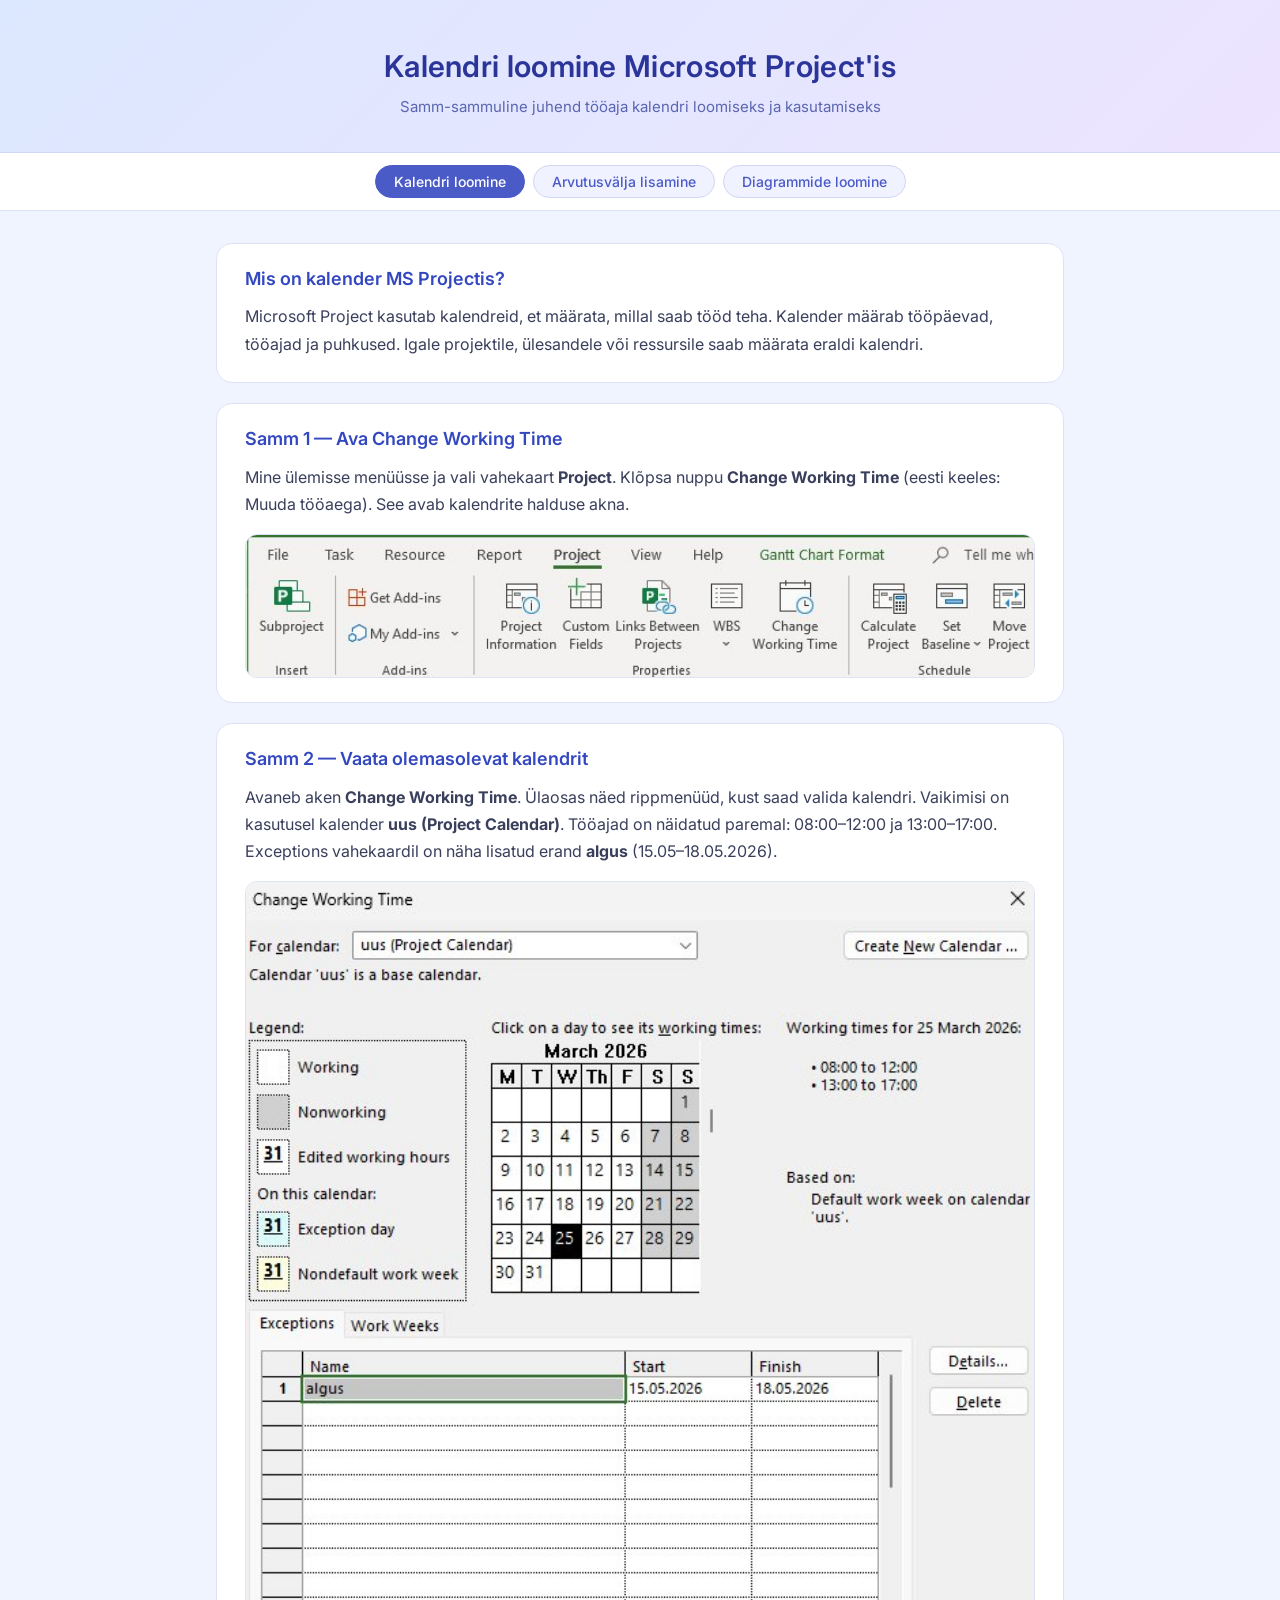
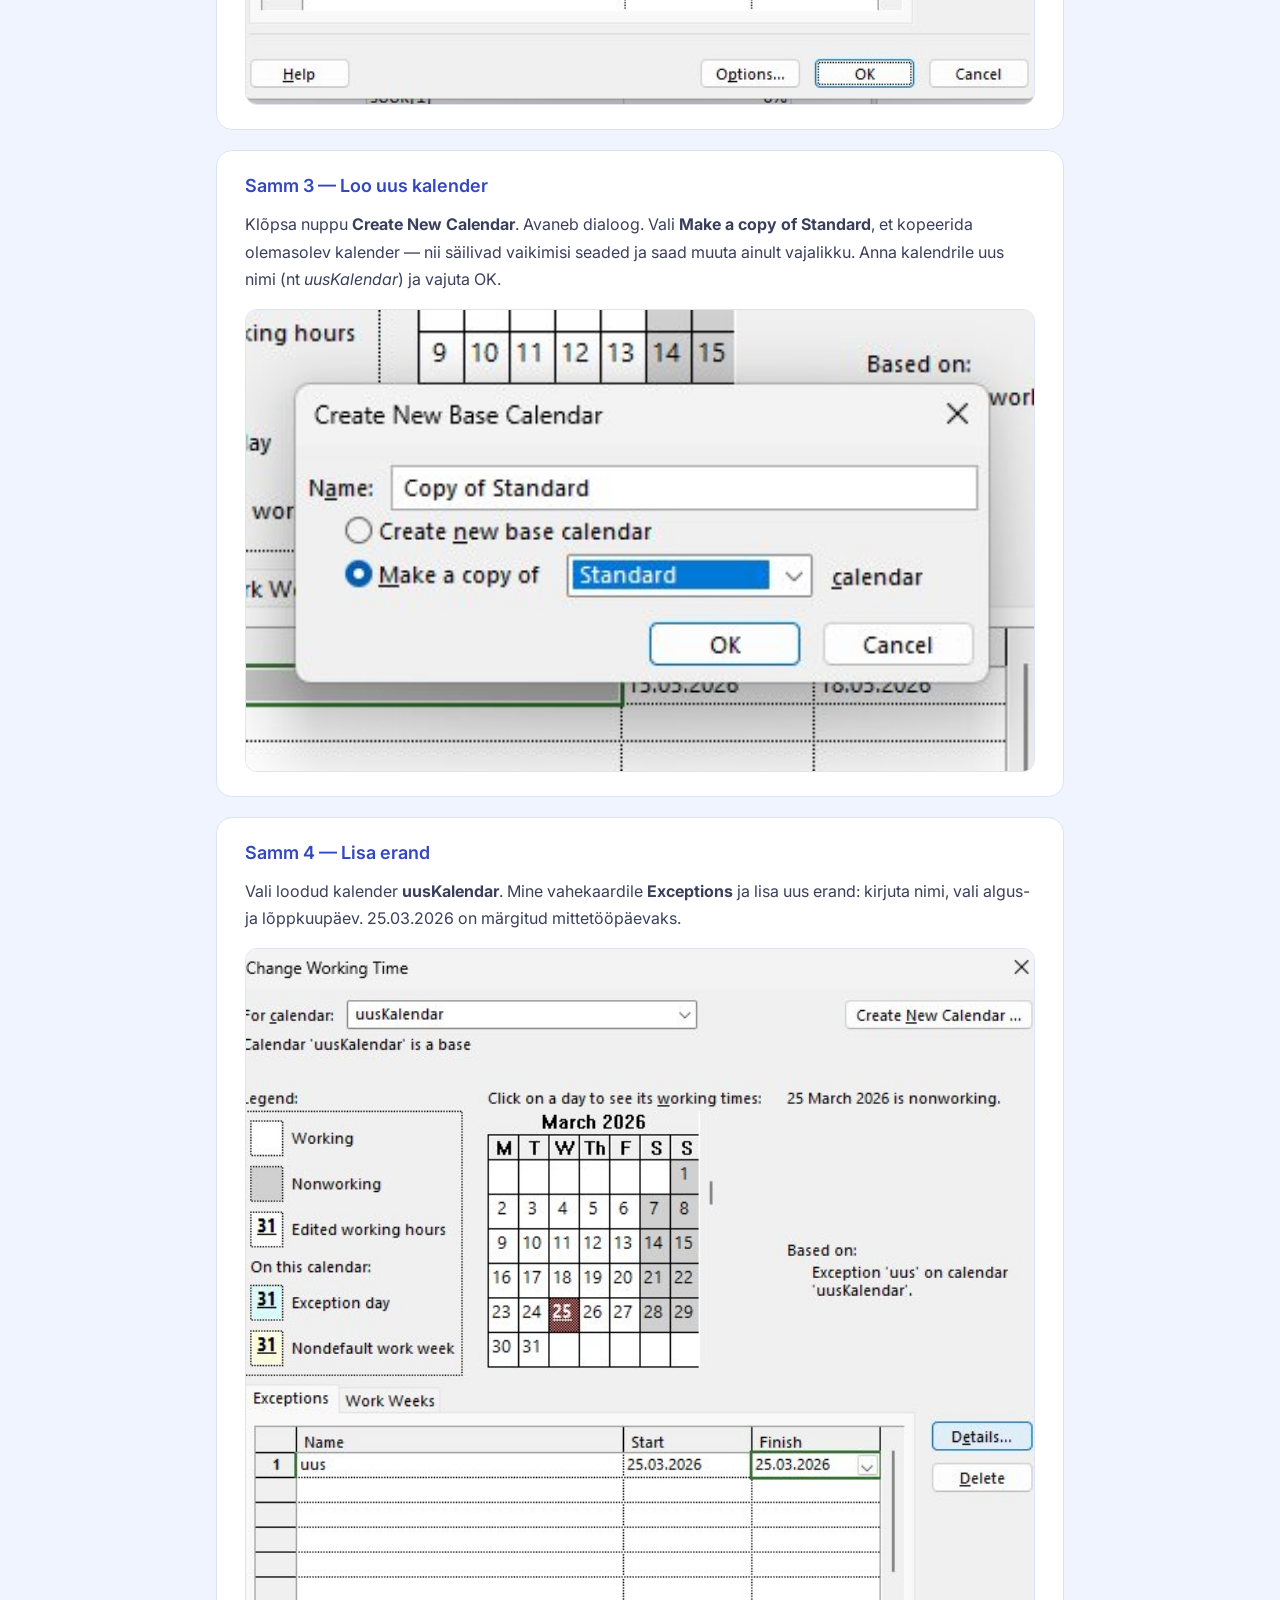
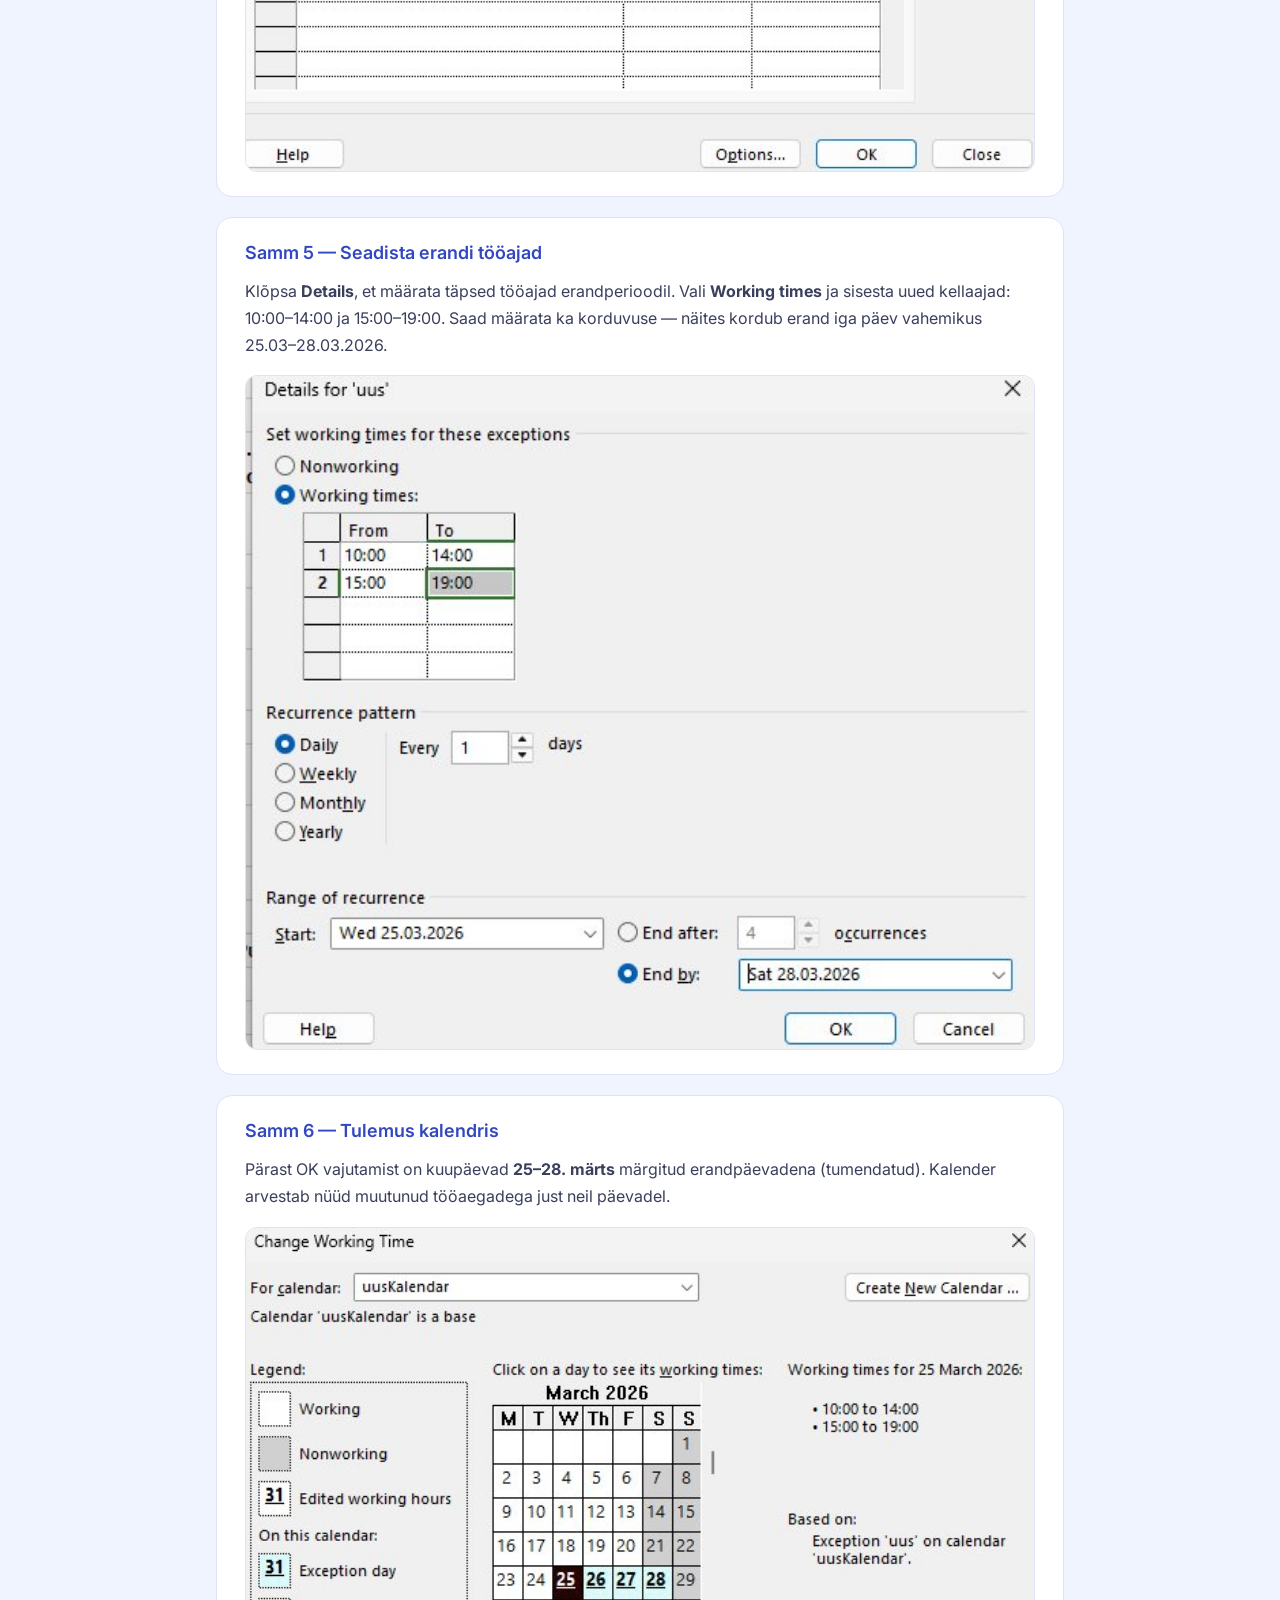
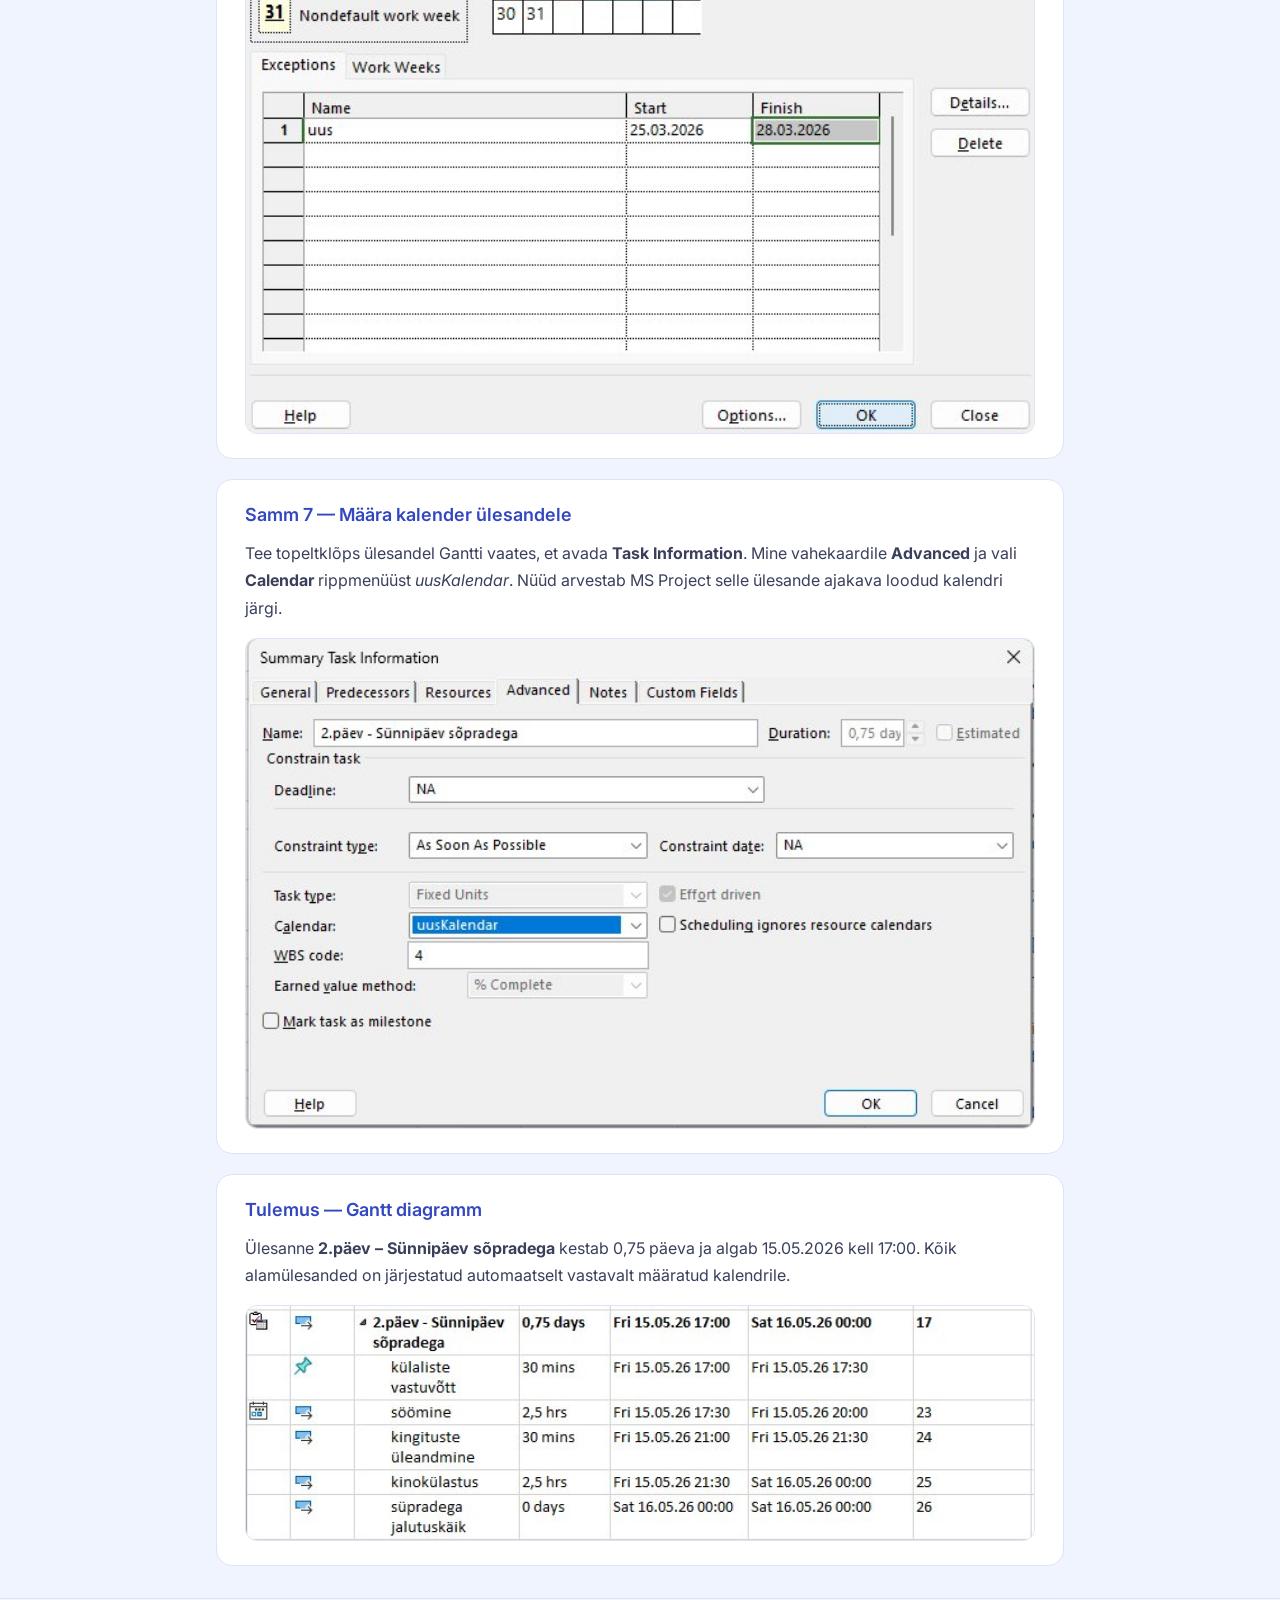
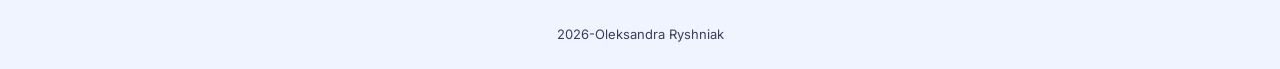
==== commit cb52d36e: "Rearrange nav element in index.html" ====
--- a/index.html
+++ b/index.html
@@ -10,111 +10,122 @@
 
 
 
-<header>
-  <h1>Kalendri loomine Microsoft Project'is</h1>
-  <p class="subtitle">Samm-sammuline juhend tööaja kalendri loomiseks ja kasutamiseks</p>
-</header>
+
+    <header>
+    <h1>Kalendri loomine Microsoft Project'is</h1>
+    <p class="subtitle">Samm-sammuline juhend tööaja kalendri loomiseks ja kasutamiseks</p>
+  </header>
+
+   
 <nav>
   <a href="index.html" class="active">Kalendri loomine</a>
+  <a href="valem.html">Arvutusvälja lisamine</a>
   <a href="diagram.html">Diagrammide loomine</a>
 </nav>
-<main>
+  <main>
 
-  <section>
-    <h2>Mis on kalender MS Projectis?</h2>
-    <p>
-      Microsoft Project kasutab kalendreid, et määrata, millal saab tööd teha.
-      Kalender määrab tööpäevad, tööajad ja puhkused. Igale projektile, ülesandele
-      või ressursile saab määrata eraldi kalendri.
-    </p>
-  </section>
+    <section>
+      
+      <h2>Mis on kalender MS Projectis?</h2>
+      <p>
+        Microsoft Project kasutab kalendreid, et määrata, millal saab tööd teha.
+        Kalender määrab tööpäevad, tööajad ja puhkused. Igale projektile, ülesandele
+        või ressursile saab määrata eraldi kalendri.
+      </p>
+    </section>
 
-  <section>
-    <h2>Samm 1 — Ava Change Working Time</h2>
-    <p>
-      Mine ülemisse menüüsse ja vali vahekaart <strong>Task</strong>.
-      Klõpsa nuppu <strong>Calendar</strong>.
-      See avab kalendrite halduse akna.
-    </p>
-    <img src="images_projectLibre/1.png" alt="ProjectLibre menüü — Project vahekaart ja Calendar nupp"/>
-  </section>
+    <section>
+      <h2>Samm 1 — Ava Change Working Time</h2>
+      <p>
+        Mine ülemisse menüüsse ja vali vahekaart <strong>Project</strong>.
+        Klõpsa nuppu <strong>Change Working Time</strong> (eesti keeles: Muuda tööaega).
+        See avab kalendrite halduse akna.
+      </p>
+      <img src="[data-uri]" alt="Project tab — Change Working Time"/>
+    </section>
 
-  <section>
-    <h2>Samm 2 — Vaata olemasolevat kalendrit</h2>
-    <p>
-      Avaneb aken <strong>Change Working Time</strong>. Ülaosas näed rippmenüüd,
-      kust saad valida kalendri. Vaikimisi on kasutusel kalender <strong>uus (Project Calendar)</strong>.
-      Tööajad on näidatud paremal: 08:00–12:00 ja 13:00–17:00.
-      Exceptions vahekaardil on näha lisatud erand <strong>algus</strong> (15.05–18.05.2026).
-    </p>
-  </section>
+    <section>
+      <h2>Samm 2 — Vaata olemasolevat kalendrit</h2>
+      <p>
+        Avaneb aken <strong>Change Working Time</strong>. Ülaosas näed rippmenüüd,
+        kust saad valida kalendri. Vaikimisi on kasutusel kalender <strong>uus (Project Calendar)</strong>.
+        Tööajad on näidatud paremal: 08:00–12:00 ja 13:00–17:00.
+        Exceptions vahekaardil on näha lisatud erand <strong>algus</strong> (15.05–18.05.2026).
+      </p>
+      <img src="[data-uri]" alt="Change Working Time aken"/>
+    </section>
 
-  <section>
-    <h2>Samm 3 — Loo uus kalender</h2>
-    <p>
-      Klõpsa nuppu <strong>Create New Calendar</strong>. Avaneb dialoog.
-      Vali <strong>Make a copy of Standard</strong>, et kopeerida olemasolev kalender —
-      nii säilivad vaikimisi seaded ja saad muuta ainult vajalikku.
-      Anna kalendrile uus nimi (nt <em>uusKalendar</em>) ja vajuta OK.
-    </p>
-    <img src="images_projectLibre/2.png" alt="New Base Calendar dialoog — newCalendar, Make a copy of the calendar: Standard"/>
-  </section>
+    <section>
+      <h2>Samm 3 — Loo uus kalender</h2>
+      <p>
+        Klõpsa nuppu <strong>Create New Calendar</strong>. Avaneb dialoog.
+        Vali <strong>Make a copy of Standard</strong>, et kopeerida olemasolev kalender —
+        nii säilivad vaikimisi seaded ja saad muuta ainult vajalikku.
+        Anna kalendrile uus nimi (nt <em>uusKalendar</em>) ja vajuta OK.
+      </p>
+      <img src="[data-uri]" alt="Create New Base Calendar"/>
+    </section>
 
-  <section>
-    <h2>Samm 4 — Lisa erand</h2>
-    <p>
-      Vali loodud kalender <strong>uusKalendar</strong>. Mine vahekaardile <strong>Exceptions</strong>
-      ja lisa uus erand: kirjuta nimi, vali algus- ja lõppkuupäev.
-      25.03.2026 on märgitud mittetööpäevaks.
-    </p>
-  </section>
+    <section>
+      <h2>Samm 4 — Lisa erand</h2>
+      <p>
+        Vali loodud kalender <strong>uusKalendar</strong>. Mine vahekaardile <strong>Exceptions</strong>
+        ja lisa uus erand: kirjuta nimi, vali algus- ja lõppkuupäev.
+        25.03.2026 on märgitud mittetööpäevaks.
+      </p>
+      <img src="[data-uri]" alt="Erand lisatud"/>
+    </section>
 
-  <section>
-    <h2>Samm 5 — Seadista erandi tööajad</h2>
- <p>
-      Vali kalender <strong>newCalendar</strong> ja märgi soovitud kuupäevad kalendrist.
-      Vali valik <strong>Non-default working time</strong>, misjärel aktiveeruvad
-      väljad <strong>From</strong> ja <strong>To</strong>.
-      Sisesta uued kellaajad: 15:00–19:00 ja 20:00–00:00.
-    </p>
-    <img src="images_projectLibre/3.png" alt="Change Working Calendar aken — newCalendar, Non-default working time 15:00–19:00 ja 20:00–00:00"/>
-  </section>
+    <section>
+      <h2>Samm 5 — Seadista erandi tööajad</h2>
+      <p>
+        Klõpsa <strong>Details</strong>, et määrata täpsed tööajad erandperioodil.
+        Vali <strong>Working times</strong> ja sisesta uued kellaajad:
+        10:00–14:00 ja 15:00–19:00. Saad määrata ka korduvuse —
+        näites kordub erand iga päev vahemikus 25.03–28.03.2026.
+      </p>
+      <img src="[data-uri]" alt="Details — tööajad ja korduvus"/>
+    </section>
 
-  <section>
-    <h2>Samm 6 — Tulemus kalendris</h2>
-    <p>
-      Pärast OK vajutamist on muudetud kuupäevad märgitud
-      erandpäevadena (tumendatud). Kalender arvestab nüüd muutunud tööaegadega
-      just neil päevadel.
-    </p>
-  </section>
+    <section>
+      <h2>Samm 6 — Tulemus kalendris</h2>
+      <p>
+        Pärast OK vajutamist on kuupäevad <strong>25–28. märts</strong> märgitud
+        erandpäevadena (tumendatud). Kalender arvestab nüüd muutunud tööaegadega
+        just neil päevadel.
+      </p>
+      <img src="[data-uri]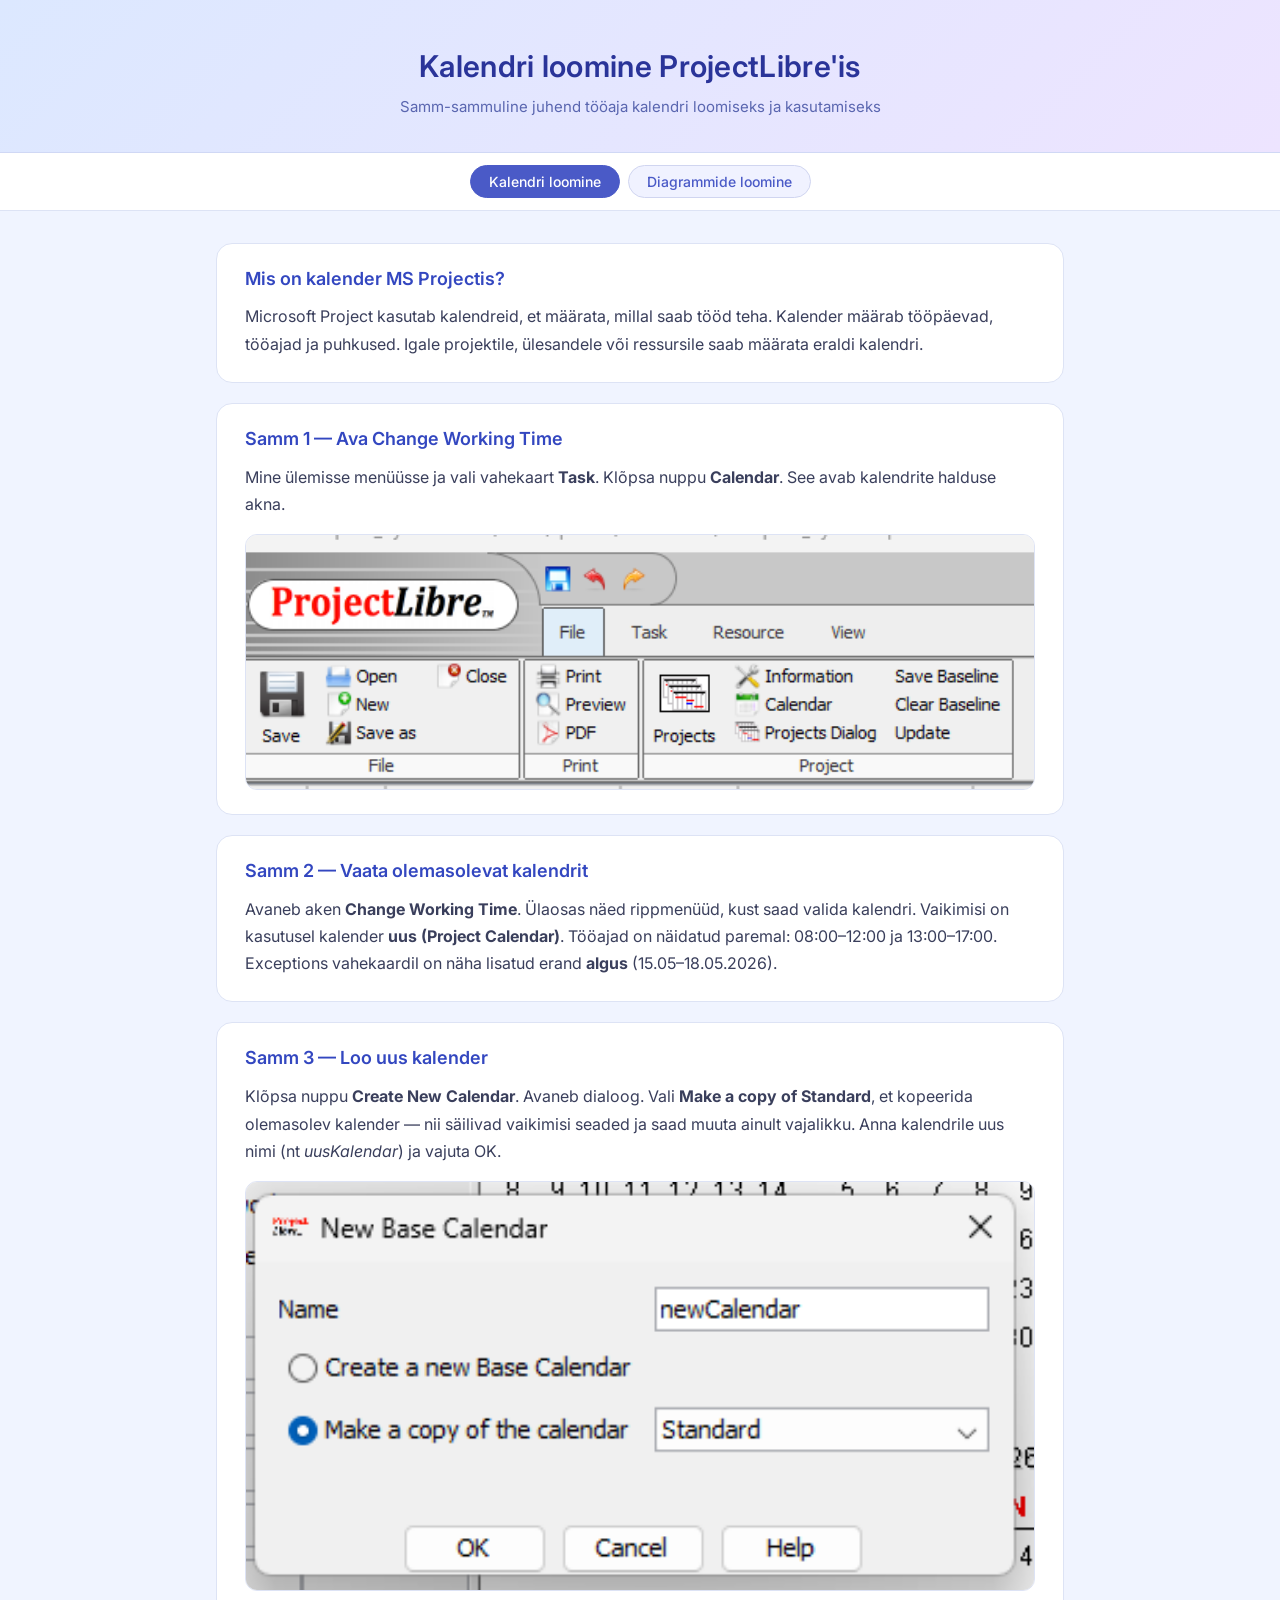
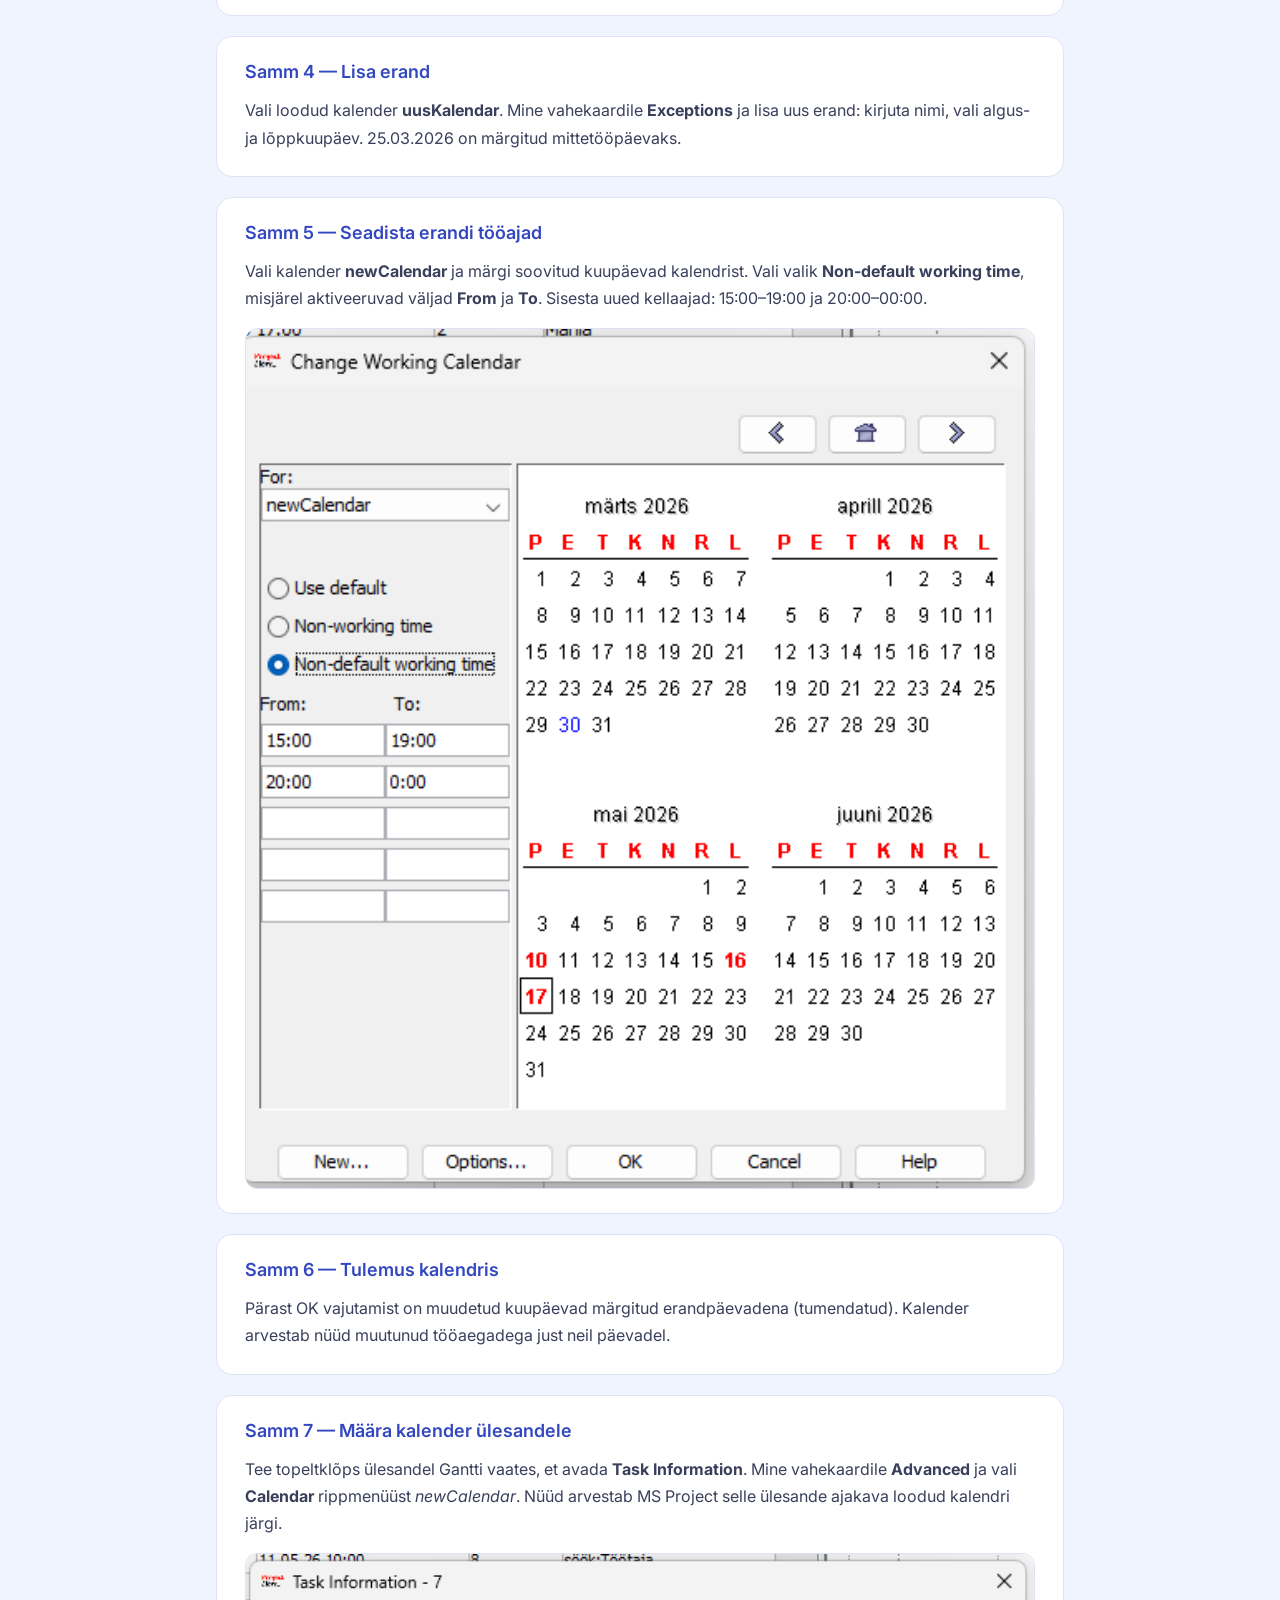
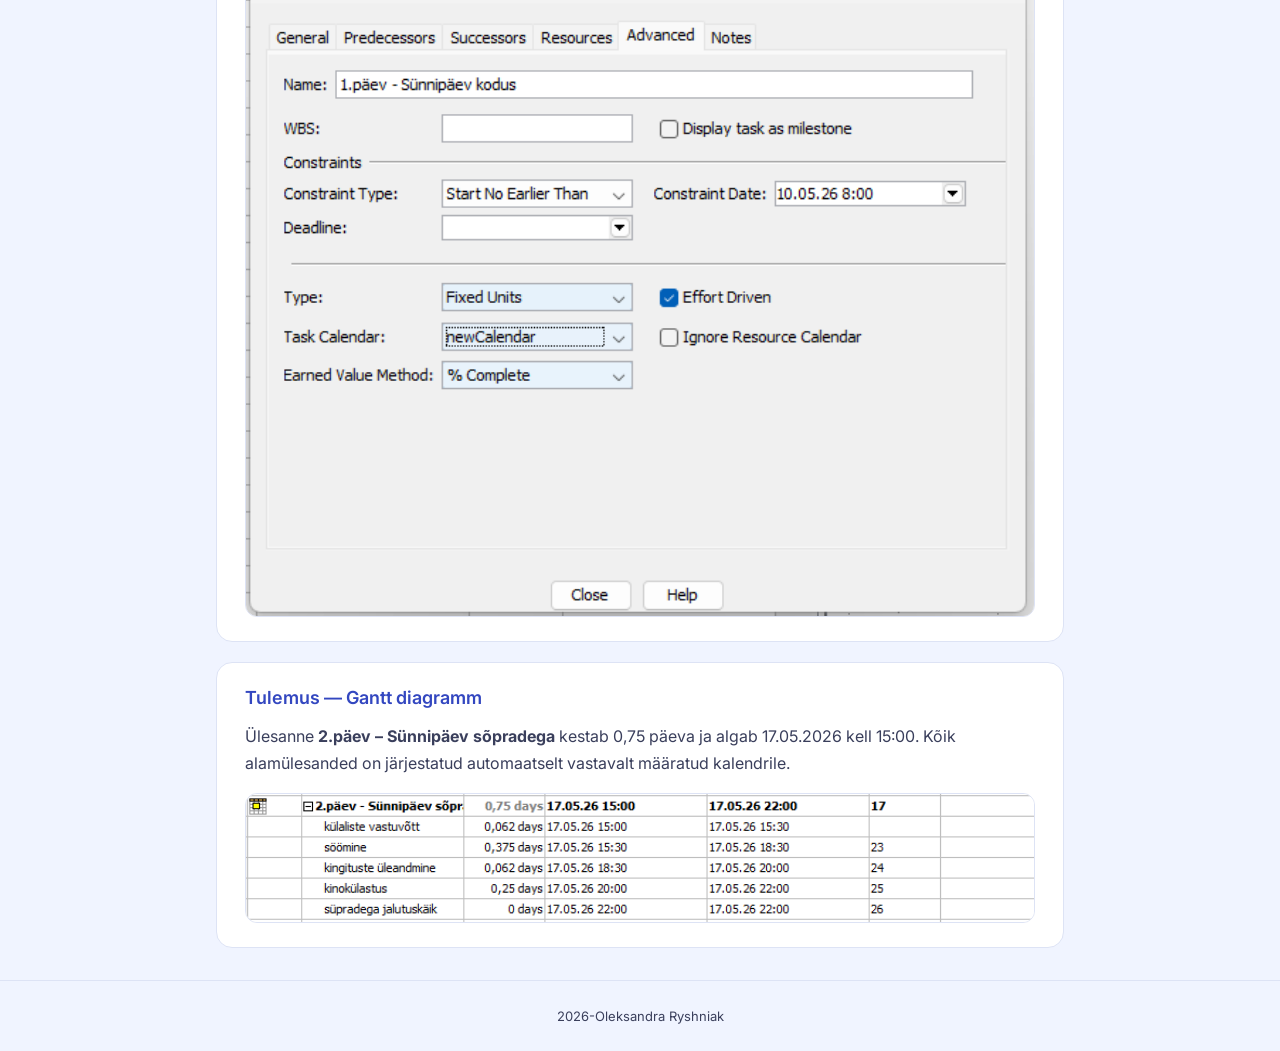
==== commit df3d027c: "Update index.html" ====
--- a/index.html
+++ b/index.html
@@ -10,122 +10,111 @@
 
 
 
-
-    <header>
-    <h1>Kalendri loomine Microsoft Project'is</h1>
-    <p class="subtitle">Samm-sammuline juhend tööaja kalendri loomiseks ja kasutamiseks</p>
-  </header>
-
-   
+<header>
+  <h1>Kalendri loomine ProjectLibre'is</h1>
+  <p class="subtitle">Samm-sammuline juhend tööaja kalendri loomiseks ja kasutamiseks</p>
+</header>
 <nav>
   <a href="index.html" class="active">Kalendri loomine</a>
-  <a href="valem.html">Arvutusvälja lisamine</a>
   <a href="diagram.html">Diagrammide loomine</a>
 </nav>
-  <main>
+<main>
 
-    <section>
-      
-      <h2>Mis on kalender MS Projectis?</h2>
-      <p>
-        Microsoft Project kasutab kalendreid, et määrata, millal saab tööd teha.
-        Kalender määrab tööpäevad, tööajad ja puhkused. Igale projektile, ülesandele
-        või ressursile saab määrata eraldi kalendri.
-      </p>
-    </section>
+  <section>
+    <h2>Mis on kalender MS Projectis?</h2>
+    <p>
+      Microsoft Project kasutab kalendreid, et määrata, millal saab tööd teha.
+      Kalender määrab tööpäevad, tööajad ja puhkused. Igale projektile, ülesandele
+      või ressursile saab määrata eraldi kalendri.
+    </p>
+  </section>
 
-    <section>
-      <h2>Samm 1 — Ava Change Working Time</h2>
-      <p>
-        Mine ülemisse menüüsse ja vali vahekaart <strong>Project</strong>.
-        Klõpsa nuppu <strong>Change Working Time</strong> (eesti keeles: Muuda tööaega).
-        See avab kalendrite halduse akna.
-      </p>
-      <img src="[data-uri]" alt="Project tab — Change Working Time"/>
-    </section>
+  <section>
+    <h2>Samm 1 — Ava Change Working Time</h2>
+    <p>
+      Mine ülemisse menüüsse ja vali vahekaart <strong>Task</strong>.
+      Klõpsa nuppu <strong>Calendar</strong>.
+      See avab kalendrite halduse akna.
+    </p>
+    <img src="images_projectLibre/1.png" alt="ProjectLibre menüü — Project vahekaart ja Calendar nupp"/>
+  </section>
 
-    <section>
-      <h2>Samm 2 — Vaata olemasolevat kalendrit</h2>
-      <p>
-        Avaneb aken <strong>Change Working Time</strong>. Ülaosas näed rippmenüüd,
-        kust saad valida kalendri. Vaikimisi on kasutusel kalender <strong>uus (Project Calendar)</strong>.
-        Tööajad on näidatud paremal: 08:00–12:00 ja 13:00–17:00.
-        Exceptions vahekaardil on näha lisatud erand <strong>algus</strong> (15.05–18.05.2026).
-      </p>
-      <img src="[data-uri]" alt="Change Working Time aken"/>
-    </section>
+  <section>
+    <h2>Samm 2 — Vaata olemasolevat kalendrit</h2>
+    <p>
+      Avaneb aken <strong>Change Working Time</strong>. Ülaosas näed rippmenüüd,
+      kust saad valida kalendri. Vaikimisi on kasutusel kalender <strong>uus (Project Calendar)</strong>.
+      Tööajad on näidatud paremal: 08:00–12:00 ja 13:00–17:00.
+      Exceptions vahekaardil on näha lisatud erand <strong>algus</strong> (15.05–18.05.2026).
+    </p>
+  </section>
 
-    <section>
-      <h2>Samm 3 — Loo uus kalender</h2>
-      <p>
-        Klõpsa nuppu <strong>Create New Calendar</strong>. Avaneb dialoog.
-        Vali <strong>Make a copy of Standard</strong>, et kopeerida olemasolev kalender —
-        nii säilivad vaikimisi seaded ja saad muuta ainult vajalikku.
-        Anna kalendrile uus nimi (nt <em>uusKalendar</em>) ja vajuta OK.
-      </p>
-      <img src="[data-uri]" alt="Create New Base Calendar"/>
-    </section>
+  <section>
+    <h2>Samm 3 — Loo uus kalender</h2>
+    <p>
+      Klõpsa nuppu <strong>Create New Calendar</strong>. Avaneb dialoog.
+      Vali <strong>Make a copy of Standard</strong>, et kopeerida olemasolev kalender —
+      nii säilivad vaikimisi seaded ja saad muuta ainult vajalikku.
+      Anna kalendrile uus nimi (nt <em>uusKalendar</em>) ja vajuta OK.
+    </p>
+    <img src="images_projectLibre/2.png" alt="New Base Calendar dialoog — newCalendar, Make a copy of the calendar: Standard"/>
+  </section>
 
-    <section>
-      <h2>Samm 4 — Lisa erand</h2>
-      <p>
-        Vali loodud kalender <strong>uusKalendar</strong>. Mine vahekaardile <strong>Exceptions</strong>
-        ja lisa uus erand: kirjuta nimi, vali algus- ja lõppkuupäev.
-        25.03.2026 on märgitud mittetööpäevaks.
-      </p>
-      <img src="[data-uri]" alt="Erand lisatud"/>
-    </section>
+  <section>
+    <h2>Samm 4 — Lisa erand</h2>
+    <p>
+      Vali loodud kalender <strong>uusKalendar</strong>. Mine vahekaardile <strong>Exceptions</strong>
+      ja lisa uus erand: kirjuta nimi, vali algus- ja lõppkuupäev.
+      25.03.2026 on märgitud mittetööpäevaks.
+    </p>
+  </section>
 
-    <section>
-      <h2>Samm 5 — Seadista erandi tööajad</h2>
-      <p>
-        Klõpsa <strong>Details</strong>, et määrata täpsed tööajad erandperioodil.
-        Vali <strong>Working times</strong> ja sisesta uued kellaajad:
-        10:00–14:00 ja 15:00–19:00. Saad määrata ka korduvuse —
-        näites kordub erand iga päev vahemikus 25.03–28.03.2026.
-      </p>
-      <img src="[data-uri]" alt="Details — tööajad ja korduvus"/>
-    </section>
+  <section>
+    <h2>Samm 5 — Seadista erandi tööajad</h2>
+ <p>
+      Vali kalender <strong>newCalendar</strong> ja märgi soovitud kuupäevad kalendrist.
+      Vali valik <strong>Non-default working time</strong>, misjärel aktiveeruvad
+      väljad <strong>From</strong> ja <strong>To</strong>.
+      Sisesta uued kellaajad: 15:00–19:00 ja 20:00–00:00.
+    </p>
+    <img src="images_projectLibre/3.png" alt="Change Working Calendar aken — newCalendar, Non-default working time 15:00–19:00 ja 20:00–00:00"/>
+  </section>
 
-    <section>
-      <h2>Samm 6 — Tulemus kalendris</h2>
-      <p>
-        Pärast OK vajutamist on kuupäevad <strong>25–28. märts</strong> märgitud
-        erandpäevadena (tumendatud). Kalender arvestab nüüd muutunud tööaegadega
-        just neil päevadel.
-      </p>
-      <img src="[data-uri]